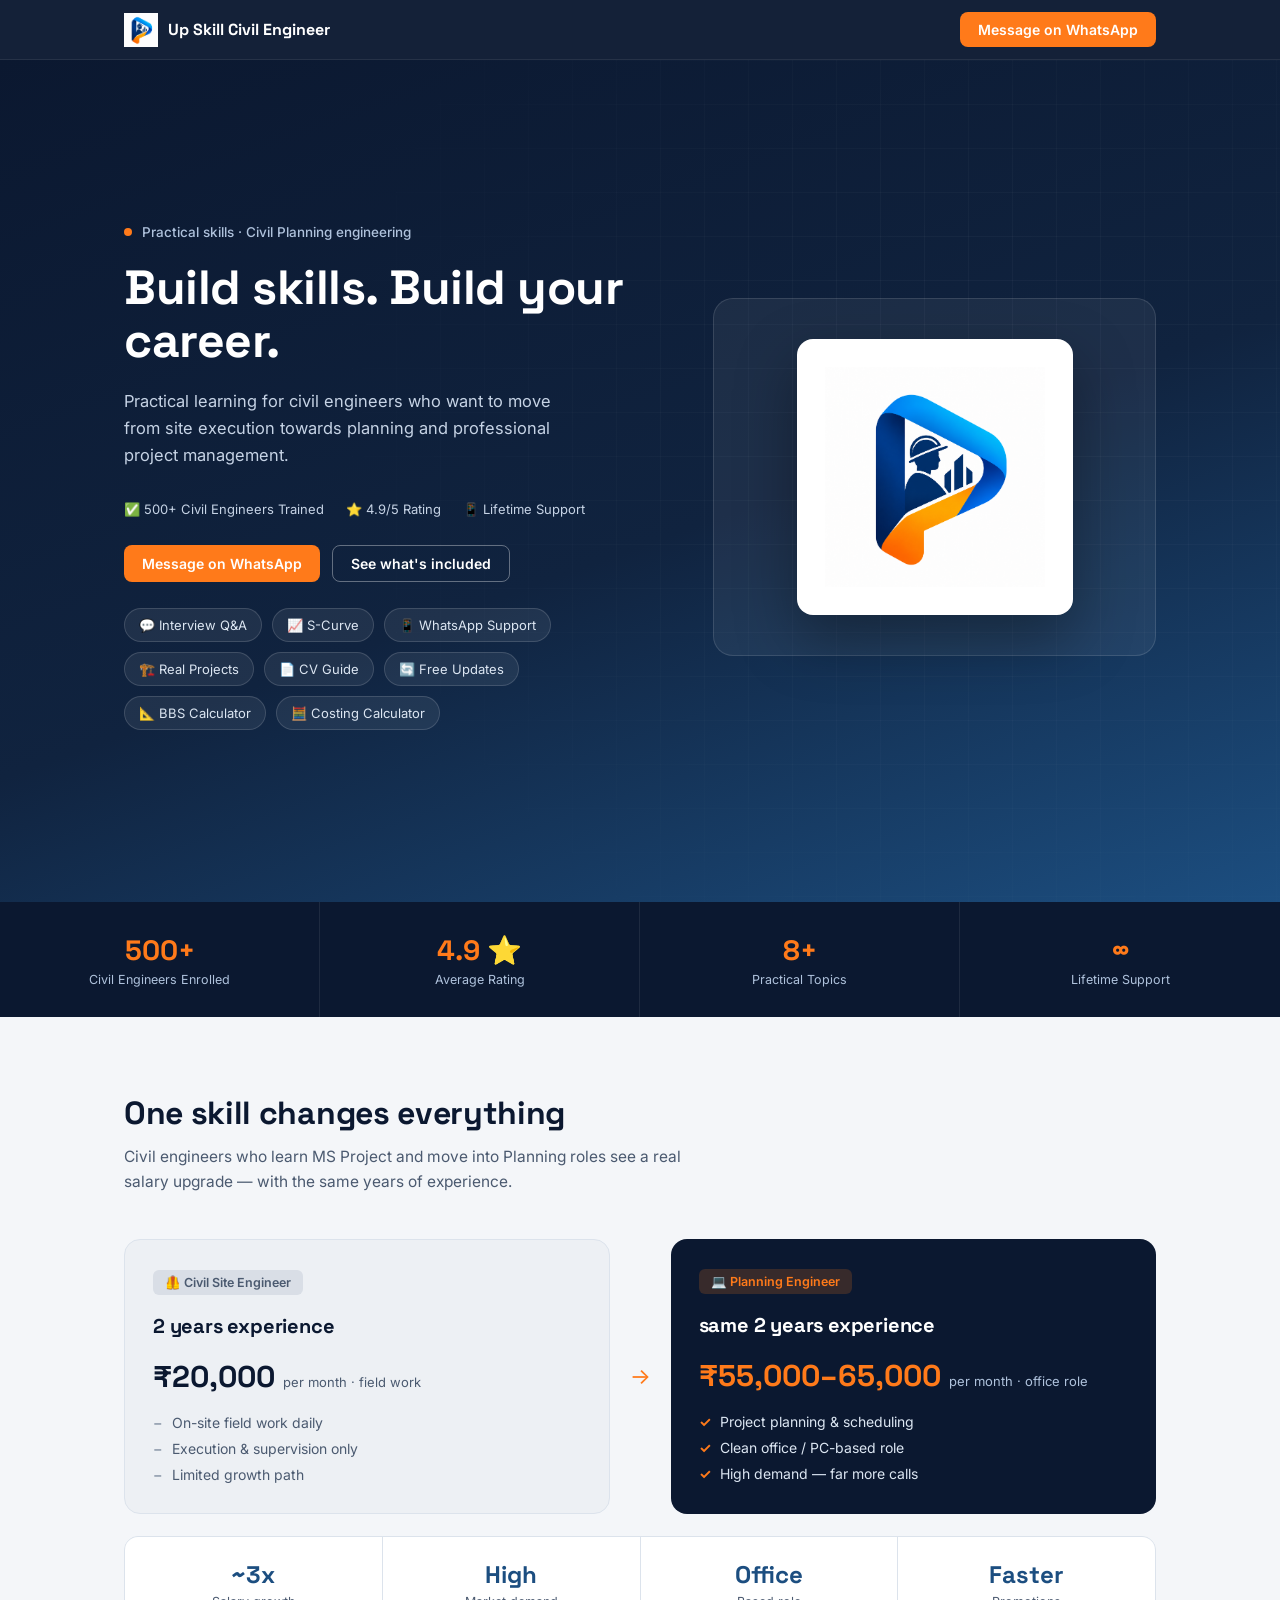
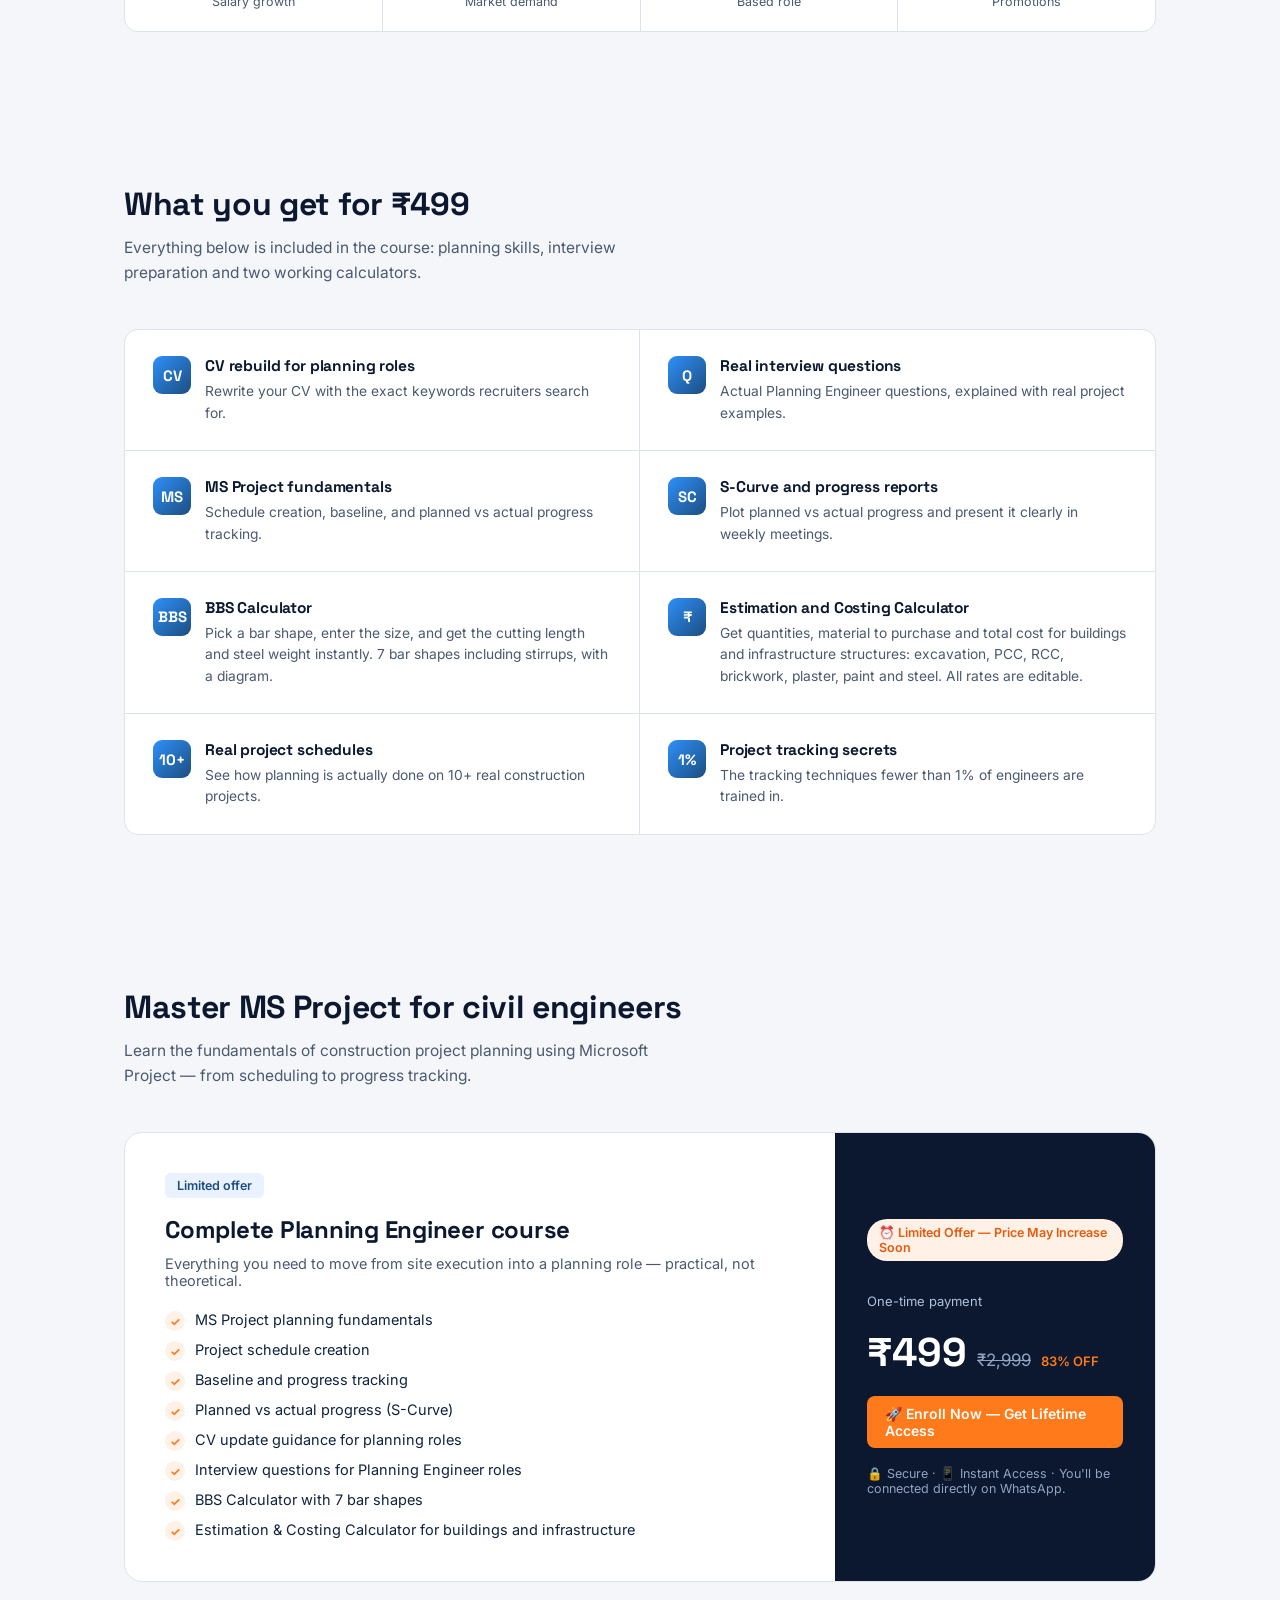
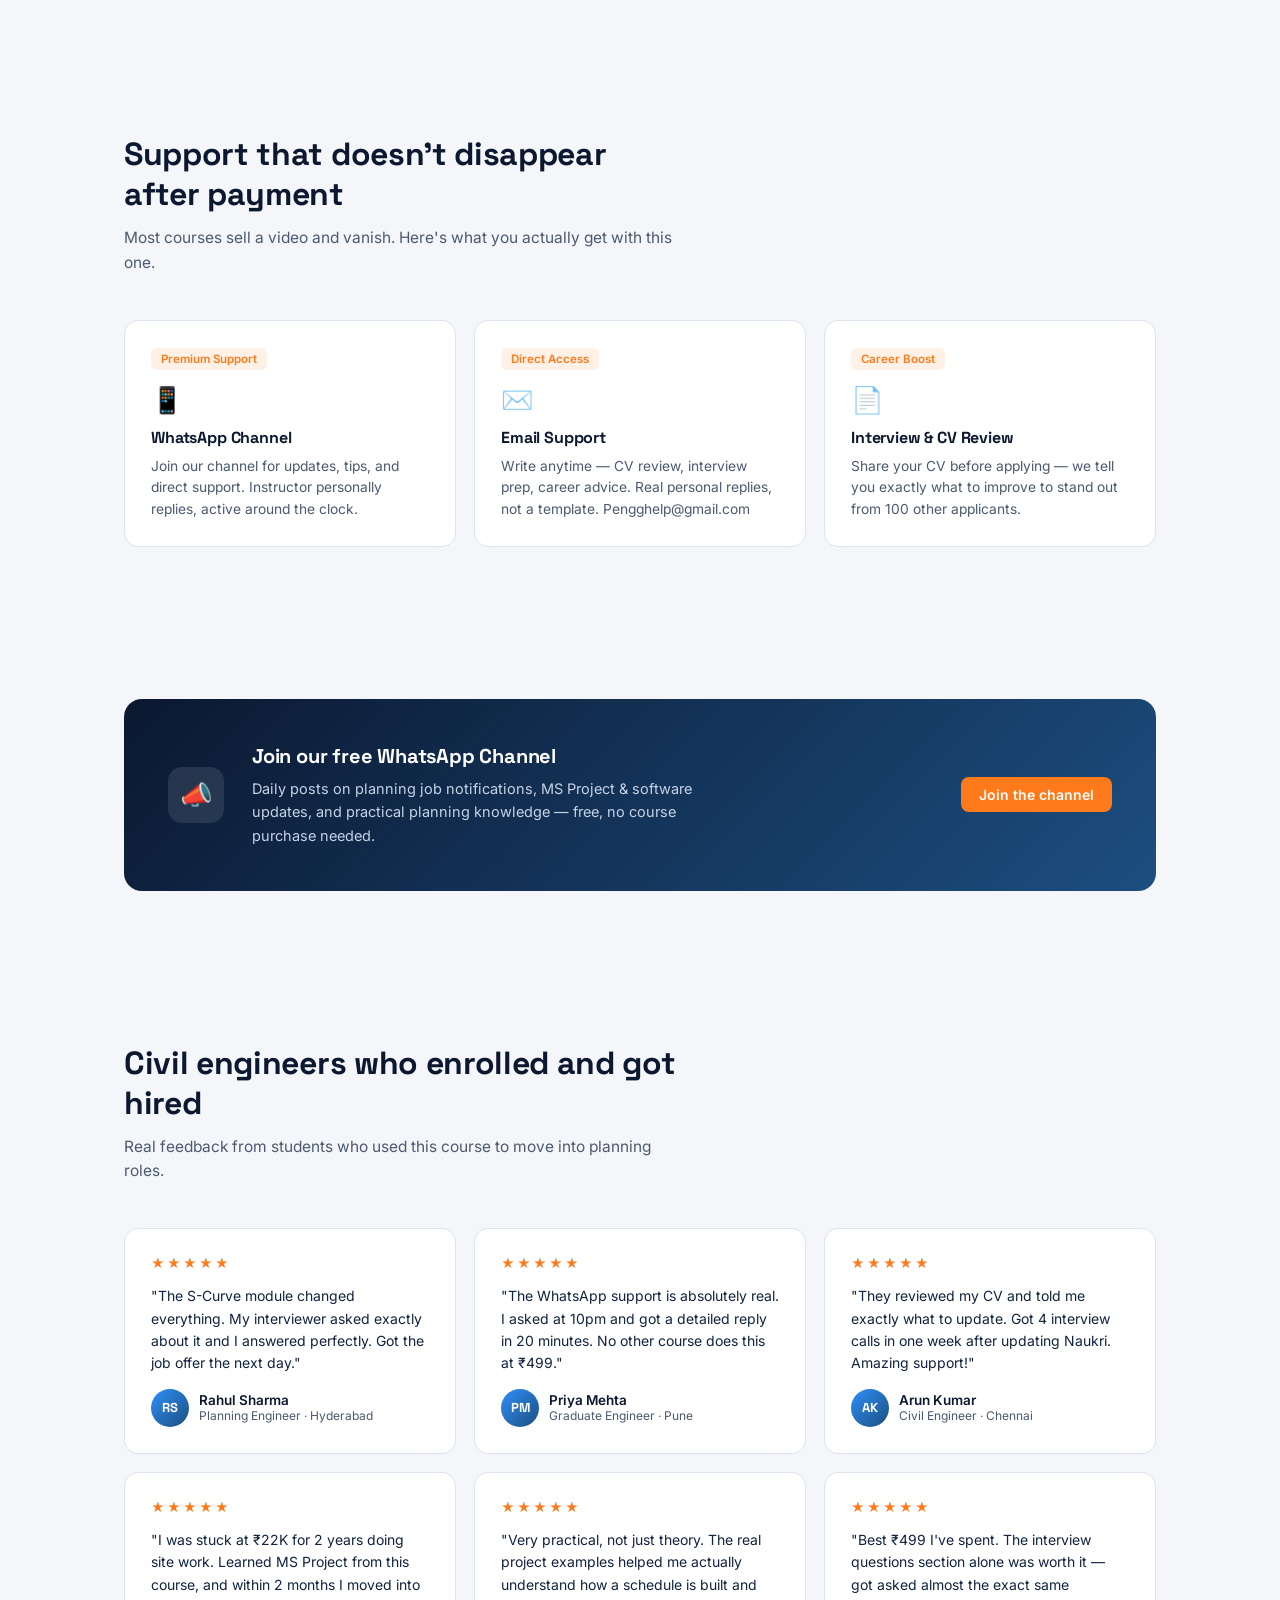
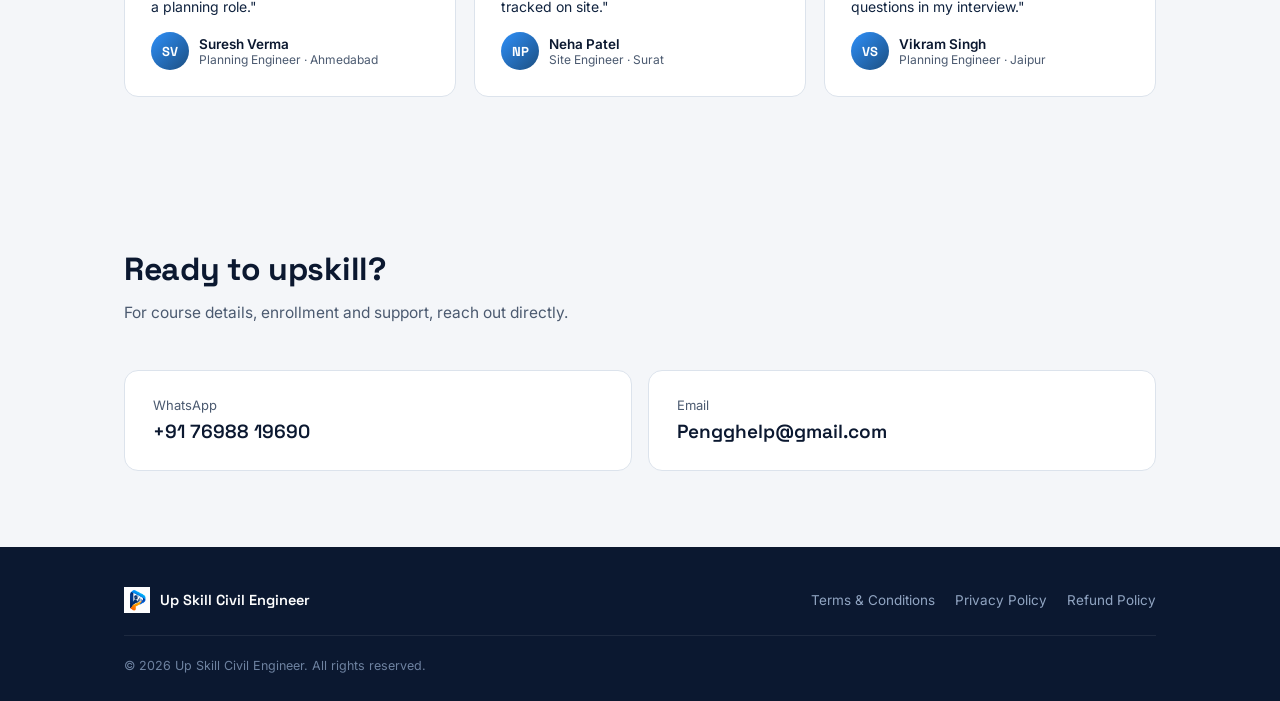
==== index.html @ ad46ee36 "Update index.html" ====
<!DOCTYPE html>
<html lang="en">
<head>
<meta charset="UTF-8">
<meta name="viewport" content="width=device-width, initial-scale=1, viewport-fit=cover">
<title>Up Skill Civil Engineer | Practical Skills for Civil Engineers</title>
<meta name="description" content="Up Skill Civil Engineer provides practical courses and resources for civil engineers, including MS Project Planning, BBS, estimation and interview preparation.">
<link rel="icon" href="logo.png">
<link rel="preconnect" href="https://fonts.googleapis.com">
<link rel="preconnect" href="https://fonts.gstatic.com" crossorigin>
<link href="https://fonts.googleapis.com/css2?family=Space+Grotesk:wght@500;600;700&family=Inter:wght@400;500;600;700&display=swap" rel="stylesheet">
<style>
  :root {
    --navy-deep: #0B1830;
    --navy: #10233F;
    --steel: #1C4E80;
    --blue: #2E90FA;
    --orange: #FF7A1A;
    --orange-deep: #E8590C;
    --paper: #F4F6F9;
    --white: #FFFFFF;
    --ink: #10233F;
    --slate: #4B5A70;
    --line: #DCE3EC;
  }
  * { box-sizing: border-box; margin: 0; padding: 0; }
  html { scroll-behavior: smooth; scroll-padding-top: env(safe-area-inset-top, 0px); }
  body {
    font-family: 'Inter', sans-serif;
    color: var(--ink);
    background: var(--paper);
    padding-top: env(safe-area-inset-top, 0px);
    padding-bottom: env(safe-area-inset-bottom, 0px);
    -webkit-font-smoothing: antialiased;
  }
  h1, h2, h3 { font-family: 'Space Grotesk', sans-serif; font-weight: 700; letter-spacing: -0.01em; color: var(--navy-deep); }
  a { color: inherit; text-decoration: none; }
  img { max-width: 100%; display: block; }
  .wrap { max-width: 1080px; margin: 0 auto; padding: 0 24px; }

  /* ---------- header ---------- */
  header {
    position: sticky; top: env(safe-area-inset-top, 0px); z-index: 40;
    background: rgba(11, 24, 48, 0.96);
    backdrop-filter: blur(8px);
    border-bottom: 1px solid rgba(255,255,255,0.08);
  }
  .header-inner {
    display: flex; align-items: center; justify-content: space-between;
    padding: 12px 24px; max-width: 1080px; margin: 0 auto;
  }
  .brand { display: flex; align-items: center; gap: 10px; }
  .brand img { width: 34px; height: 34px; }
  .brand span { font-family: 'Space Grotesk', sans-serif; font-weight: 700; font-size: 16px; color: var(--white); }
  .wa-btn {
    display: inline-flex; align-items: center; gap: 8px;
    background: var(--orange); color: var(--white);
    padding: 9px 18px; border-radius: 8px;
    font-weight: 600; font-size: 14px;
    transition: background 0.15s ease;
  }
  .wa-btn:hover { background: var(--orange-deep); }
  .wa-btn.ghost {
    background: transparent; border: 1.5px solid rgba(255,255,255,0.35); color: var(--white);
  }
  .wa-btn.ghost:hover { border-color: var(--white); background: rgba(255,255,255,0.06); }

  /* ---------- hero ---------- */
  .hero {
    background: linear-gradient(160deg, var(--navy-deep) 0%, var(--navy) 55%, var(--steel) 100%);
    position: relative; overflow: hidden;
  }
  .hero::before {
    content: ''; position: absolute; inset: 0;
    background-image:
      linear-gradient(rgba(255,255,255,0.04) 1px, transparent 1px),
      linear-gradient(90deg, rgba(255,255,255,0.04) 1px, transparent 1px);
    background-size: 44px 44px;
    mask-image: radial-gradient(circle at 75% 40%, black 0%, transparent 65%);
  }
  .hero-inner {
    position: relative;
    display: grid; grid-template-columns: 1.1fr 0.9fr; gap: 48px; align-items: center;
    padding: 88px 24px 96px; max-width: 1080px; margin: 0 auto;
  }
  @media (max-width: 800px) {
    .hero-inner { grid-template-columns: 1fr; padding: 56px 24px 64px; }
  }
  .eyebrow-line {
    display: flex; align-items: center; gap: 10px; margin-bottom: 22px;
  }
  .eyebrow-line .dot { width: 8px; height: 8px; border-radius: 50%; background: var(--orange); }
  .eyebrow-line span { color: #AFC2DC; font-size: 13.5px; font-weight: 500; }
  .hero h1 {
    font-size: clamp(32px, 4.6vw, 48px); line-height: 1.1; color: var(--white); margin-bottom: 20px;
  }
  .hero p.lead {
    color: #C6D3E5; font-size: 16.5px; line-height: 1.65; max-width: 46ch; margin-bottom: 32px;
  }
  .hero-ctas { display: flex; gap: 12px; flex-wrap: wrap; }
  .hero-badge {
    background: rgba(255,255,255,0.06);
    border: 1px solid rgba(255,255,255,0.12);
    border-radius: 20px;
    padding: 40px;
    display: flex; align-items: center; justify-content: center;
  }
  .hero-badge-inner {
    background: var(--white); border-radius: 16px; padding: 28px;
    box-shadow: 0 24px 60px rgba(0,0,0,0.35);
    display: flex; align-items: center; justify-content: center;
  }
  .hero-badge img { width: 100%; max-width: 220px; }

  /* ---------- career comparison ---------- */
  .compare {
    display: grid; grid-template-columns: 1fr auto 1fr; gap: 20px; align-items: stretch;
  }
  @media (max-width: 760px) { .compare { grid-template-columns: 1fr; } }
  .compare-arrow {
    display: flex; align-items: center; justify-content: center;
    color: var(--orange); font-size: 22px;
  }
  @media (max-width: 760px) { .compare-arrow { transform: rotate(90deg); padding: 4px 0; } }
  .compare-card {
    border-radius: 16px; padding: 30px 28px;
    display: flex; flex-direction: column; gap: 18px;
  }
  .compare-card.before { background: #EDF0F4; border: 1px solid var(--line); }
  .compare-card.after { background: var(--navy-deep); color: var(--white); }
  .compare-role {
    display: inline-flex; align-self: flex-start;
    font-size: 12.5px; font-weight: 600; padding: 5px 12px; border-radius: 6px;
  }
  .compare-card.before .compare-role { background: #D9DEE6; color: var(--slate); }
  .compare-card.after .compare-role { background: rgba(255,122,26,0.18); color: var(--orange); }
  .compare-card h3 { font-size: 20px; }
  .compare-card.after h3 { color: var(--white); }
  .compare-stat { display: flex; align-items: baseline; gap: 8px; }
  .compare-stat .num { font-family: 'Space Grotesk', sans-serif; font-size: 30px; font-weight: 700; }
  .compare-card.before .num { color: var(--navy-deep); }
  .compare-card.after .num { color: var(--orange); }
  .compare-stat .unit { font-size: 13px; color: var(--slate); }
  .compare-card.after .compare-stat .unit { color: #AFC2DC; }
  .compare-list { list-style: none; display: grid; gap: 9px; font-size: 14px; }
  .compare-list li { display: flex; gap: 9px; align-items: flex-start; }
  .compare-card.before .compare-list li::before { content: '−'; color: #97A2B2; font-weight: 700; }
  .compare-card.after .compare-list li::before { content: '✓'; color: var(--orange); font-weight: 700; }
  .compare-card.before .compare-list li { color: var(--slate); }
  .compare-card.after .compare-list li { color: #DCE6F2; }

  .demand-strip {
    display: grid; grid-template-columns: repeat(4, 1fr); gap: 1px;
    background: var(--line); border: 1px solid var(--line); border-radius: 14px; overflow: hidden;
    margin-top: 22px;
  }
  @media (max-width: 700px) { .demand-strip { grid-template-columns: 1fr 1fr; } }
  .demand-item { background: var(--white); padding: 22px 18px; text-align: center; }
  .demand-item .num { font-family: 'Space Grotesk', sans-serif; font-size: 24px; font-weight: 700; color: var(--steel); }
  .demand-item .lbl { font-size: 12.5px; color: var(--slate); margin-top: 4px; }

  /* ---------- trust badges + pills ---------- */
  .trust-row {
    display: flex; flex-wrap: wrap; gap: 10px 22px; margin-bottom: 28px;
  }
  .trust-row span { display: flex; align-items: center; gap: 6px; font-size: 13px; color: #C6D3E5; }
  .pill-row { display: flex; flex-wrap: wrap; gap: 10px; margin-top: 26px; }
  .pill {
    display: flex; align-items: center; gap: 7px;
    background: rgba(255,255,255,0.07); border: 1px solid rgba(255,255,255,0.14);
    color: #DCE6F2; font-size: 13px; padding: 8px 14px; border-radius: 20px;
  }

  /* ---------- stats bar ---------- */
  .stats-bar {
    display: grid; grid-template-columns: repeat(4, 1fr);
    background: var(--navy-deep);
  }
  @media (max-width: 700px) { .stats-bar { grid-template-columns: 1fr 1fr; } }
  .stat-item { padding: 30px 18px; text-align: center; border-right: 1px solid rgba(255,255,255,0.08); }
  .stat-item:last-child { border-right: none; }
  @media (max-width: 700px) { .stat-item:nth-child(2n) { border-right: none; } }
  .stat-item .num { font-family: 'Space Grotesk', sans-serif; font-size: 28px; font-weight: 700; color: var(--orange); }
  .stat-item .lbl { font-size: 12.5px; color: #AFC2DC; margin-top: 4px; }

  /* ---------- support cards ---------- */
  .support-grid { display: grid; grid-template-columns: repeat(3, 1fr); gap: 18px; }
  @media (max-width: 800px) { .support-grid { grid-template-columns: 1fr; } }
  .support-card {
    background: var(--white); border: 1px solid var(--line); border-radius: 14px; padding: 26px;
  }
  .support-card .tag {
    display: inline-block; font-size: 11.5px; font-weight: 600; color: var(--orange);
    background: #FFF1E6; padding: 4px 10px; border-radius: 6px; margin-bottom: 14px;
  }
  .support-card .ic { font-size: 26px; margin-bottom: 12px; }
  .support-card h3 { font-size: 16px; margin-bottom: 8px; }
  .support-card p { font-size: 13.8px; color: var(--slate); line-height: 1.55; }

  /* ---------- price offer ---------- */
  .urgency {
    display: inline-flex; align-items: center; gap: 6px;
    background: #FFF1E6; color: var(--orange-deep); font-size: 12.5px; font-weight: 600;
    padding: 6px 12px; border-radius: 20px; margin-bottom: 14px;
  }
  .price-row { display: flex; align-items: baseline; gap: 10px; flex-wrap: wrap; }
  .price-strike { color: #91A5C2; text-decoration: line-through; font-size: 17px; }
  .price-off { color: var(--orange); font-size: 13px; font-weight: 600; }

  /* ---------- testimonials ---------- */
  .testimonial-grid { display: grid; grid-template-columns: repeat(3, 1fr); gap: 18px; }
  @media (max-width: 800px) { .testimonial-grid { grid-template-columns: 1fr; } }
  .testimonial-card {
    background: var(--white); border: 1px solid var(--line); border-radius: 14px; padding: 26px;
    display: flex; flex-direction: column; gap: 14px;
  }
  .stars { color: var(--orange); font-size: 13px; letter-spacing: 2px; }
  .testimonial-card p.quote { font-size: 14px; color: var(--ink); line-height: 1.6; flex-grow: 1; }
  .testimonial-author { display: flex; align-items: center; gap: 10px; }
  .avatar {
    width: 38px; height: 38px; border-radius: 50%; flex-shrink: 0;
    background: linear-gradient(135deg, var(--blue), var(--steel)); color: var(--white);
    display: flex; align-items: center; justify-content: center;
    font-family: 'Space Grotesk', sans-serif; font-weight: 700; font-size: 13px;
  }
  .testimonial-author .name { font-size: 13.5px; font-weight: 600; color: var(--navy-deep); }
  .testimonial-author .role { font-size: 12px; color: var(--slate); }

  /* ---------- section shell ---------- */
  section { padding: 76px 0; }
  .section-head { max-width: 56ch; margin-bottom: 44px; }
  .section-head h2 { font-size: clamp(24px, 3vw, 32px); margin-bottom: 12px; }
  .section-head p { color: var(--slate); font-size: 15.5px; line-height: 1.6; }

  /* ---------- what you get ---------- */
  .features {
    display: grid; grid-template-columns: repeat(2, 1fr); gap: 0;
    border: 1px solid var(--line); border-radius: 14px; overflow: hidden;
    background: var(--white);
  }
  @media (max-width: 700px) { .features { grid-template-columns: 1fr; } }
  .feature {
    padding: 26px 28px;
    border-right: 1px solid var(--line); border-bottom: 1px solid var(--line);
    display: flex; gap: 14px; align-items: flex-start;
  }
  .features .feature:nth-child(2n) { border-right: none; }
  @media (max-width: 700px) { .feature { border-right: none !important; } }
  .feature:nth-last-child(-n+2) { border-bottom: none; }
  .feature-icon {
    width: 38px; height: 38px; border-radius: 9px; flex-shrink: 0;
    background: linear-gradient(135deg, var(--blue), var(--steel));
    display: flex; align-items: center; justify-content: center;
    color: white; font-family: 'Space Grotesk', sans-serif; font-weight: 700; font-size: 15px;
  }
  .feature h3 { font-size: 15.5px; margin-bottom: 5px; }
  .feature p { color: var(--slate); font-size: 13.8px; line-height: 1.55; }

  /* ---------- course card ---------- */
  .course {
    background: var(--white);
    border: 1px solid var(--line); border-radius: 18px;
    overflow: hidden;
    display: grid; grid-template-columns: 1fr 320px;
  }
  @media (max-width: 760px) { .course { grid-template-columns: 1fr; } }
  .course-body { padding: 40px; }
  .course-tag {
    display: inline-block; background: #EAF2FF; color: var(--steel);
    font-size: 12.5px; font-weight: 600; padding: 5px 12px; border-radius: 6px; margin-bottom: 16px;
  }
  .course-body h3 { font-size: 24px; margin-bottom: 10px; }
  .course-body > p { color: var(--slate); font-size: 14.5px; margin-bottom: 22px; }
  .checklist { list-style: none; display: grid; gap: 10px; }
  .checklist li { display: flex; gap: 10px; align-items: flex-start; font-size: 14.5px; color: var(--ink); }
  .checklist li::before {
    content: '✓'; color: var(--orange); font-weight: 700; flex-shrink: 0;
    width: 20px; height: 20px; border-radius: 50%; background: #FFF1E6;
    display: flex; align-items: center; justify-content: center; font-size: 12px;
  }
  .course-price {
    background: var(--navy-deep); color: var(--white);
    padding: 40px 32px; display: flex; flex-direction: column; justify-content: center; gap: 18px;
  }
  .price-label { color: #AFC2DC; font-size: 13px; }
  .price-value { font-family: 'Space Grotesk', sans-serif; font-size: 40px; font-weight: 700; }
  .price-value span { font-size: 15px; color: #AFC2DC; font-weight: 500; margin-left: 6px; }
  .course-price .wa-btn { justify-content: center; width: 100%; }
  .price-note { font-size: 12.5px; color: #91A5C2; }

  /* ---------- whatsapp channel banner ---------- */
  .channel {
    background: linear-gradient(135deg, var(--navy-deep), var(--steel));
    border-radius: 18px;
    padding: 44px;
    display: grid; grid-template-columns: auto 1fr auto; gap: 28px; align-items: center;
  }
  @media (max-width: 760px) {
    .channel { grid-template-columns: 1fr; text-align: left; }
  }
  .channel-icon {
    width: 56px; height: 56px; border-radius: 14px;
    background: rgba(255,255,255,0.1); display: flex; align-items: center; justify-content: center;
    font-size: 26px;
  }
  .channel h3 { color: var(--white); font-size: 20px; margin-bottom: 8px; }
  .channel p { color: #C6D3E5; font-size: 14.5px; line-height: 1.6; max-width: 52ch; }

  /* ---------- contact ---------- */
  .contact-grid {
    display: grid; grid-template-columns: 1fr 1fr; gap: 16px;
  }
  @media (max-width: 700px) { .contact-grid { grid-template-columns: 1fr; } }
  .contact-card {
    background: var(--white); border: 1px solid var(--line); border-radius: 14px;
    padding: 26px 28px;
  }
  .contact-card .label { font-size: 13px; color: var(--slate); margin-bottom: 6px; }
  .contact-card .value { font-family: 'Space Grotesk', sans-serif; font-weight: 600; font-size: 19px; color: var(--navy-deep); }
  .contact-card a.value:hover { color: var(--steel); }

  /* ---------- footer ---------- */
  footer {
    background: var(--navy-deep); color: #91A5C2;
    padding: 40px 0 28px;
  }
  .footer-inner {
    display: flex; align-items: center; justify-content: space-between; flex-wrap: wrap; gap: 16px;
  }
  .footer-brand { display: flex; align-items: center; gap: 10px; }
  .footer-brand img { width: 26px; height: 26px; }
  .footer-brand span { color: var(--white); font-family: 'Space Grotesk', sans-serif; font-weight: 600; font-size: 14.5px; }
  .footer-links { display: flex; gap: 20px; font-size: 13.5px; flex-wrap: wrap; }
  .footer-links a:hover { color: var(--white); }
  .footer-bottom {
    margin-top: 22px; padding-top: 22px; border-top: 1px solid rgba(255,255,255,0.08);
    font-size: 12.5px; color: #6E82A0;
  }
</style>
</head>
<body>

<header>
  <div class="header-inner">
    <div class="brand">
      <img src="logo.png" alt="Up Skill Civil Engineer logo">
      <span>Up Skill Civil Engineer</span>
    </div>
    <a class="wa-btn" href="https://wa.me/917698819690" target="_blank" rel="noopener">Message on WhatsApp</a>
  </div>
</header>

<section class="hero">
  <div class="hero-inner">
    <div>
      <div class="eyebrow-line"><span class="dot"></span><span>Practical skills · Civil Planning engineering</span></div>
      <h1>Build skills. Build your career.</h1>
      <p class="lead">Practical learning for civil engineers who want to move from site execution towards planning and professional project management.</p>
      <div class="trust-row">
        <span>✅ 500+ Civil Engineers Trained</span>
        <span>⭐ 4.9/5 Rating</span>
        <span>📱 Lifetime Support</span>
      </div>
      <div class="hero-ctas">
        <a class="wa-btn" href="https://wa.me/917698819690" target="_blank" rel="noopener">Message on WhatsApp</a>
        <a class="wa-btn ghost" href="#course">See what's included</a>
      </div>
      <div class="pill-row">
        <span class="pill">💬 Interview Q&amp;A</span>
        <span class="pill">📈 S-Curve</span>
        <span class="pill">📱 WhatsApp Support</span>
        <span class="pill">🏗️ Real Projects</span>
        <span class="pill">📄 CV Guide</span>
        <span class="pill">🔄 Free Updates</span>
        <span class="pill">📐 BBS Calculator</span>
        <span class="pill">🧮 Costing Calculator</span>
      </div>
    </div>
    <div class="hero-badge">
      <div class="hero-badge-inner">
        <img src="logo.png" alt="Up Skill Civil Engineer">
      </div>
    </div>
  </div>
</section>

<div class="stats-bar">
  <div class="stat-item"><div class="num">500+</div><div class="lbl">Civil Engineers Enrolled</div></div>
  <div class="stat-item"><div class="num">4.9 ⭐</div><div class="lbl">Average Rating</div></div>
  <div class="stat-item"><div class="num">8+</div><div class="lbl">Practical Topics</div></div>
  <div class="stat-item"><div class="num">∞</div><div class="lbl">Lifetime Support</div></div>
</div>

<section>
  <div class="wrap">
    <div class="section-head">
      <h2>One skill changes everything</h2>
      <p>Civil engineers who learn MS Project and move into Planning roles see a real salary upgrade — with the same years of experience.</p>
    </div>
    <div class="compare">
      <div class="compare-card before">
        <span class="compare-role">🦺 Civil Site Engineer</span>
        <h3>2 years experience</h3>
        <div class="compare-stat"><span class="num">₹20,000</span><span class="unit">per month · field work</span></div>
        <ul class="compare-list">
          <li>On-site field work daily</li>
          <li>Execution &amp; supervision only</li>
          <li>Limited growth path</li>
        </ul>
      </div>
      <div class="compare-arrow">→</div>
      <div class="compare-card after">
        <span class="compare-role">💻 Planning Engineer</span>
        <h3>same 2 years experience</h3>
        <div class="compare-stat"><span class="num">₹55,000–65,000</span><span class="unit">per month · office role</span></div>
        <ul class="compare-list">
          <li>Project planning &amp; scheduling</li>
          <li>Clean office / PC-based role</li>
          <li>High demand — far more calls</li>
        </ul>
      </div>
    </div>
    <div class="demand-strip">
      <div class="demand-item"><div class="num">~3x</div><div class="lbl">Salary growth</div></div>
      <div class="demand-item"><div class="num">High</div><div class="lbl">Market demand</div></div>
      <div class="demand-item"><div class="num">Office</div><div class="lbl">Based role</div></div>
      <div class="demand-item"><div class="num">Faster</div><div class="lbl">Promotions</div></div>
    </div>
  </div>
</section>

<section>
  <div class="wrap">
    <div class="section-head">
      <h2>What you get for ₹499</h2>
      <p>Everything below is included in the course: planning skills, interview preparation and two working calculators.</p>
    </div>
    <div class="features">
      <div class="feature">
        <div class="feature-icon">CV</div>
        <div><h3>CV rebuild for planning roles</h3><p>Rewrite your CV with the exact keywords recruiters search for.</p></div>
      </div>
      <div class="feature">
        <div class="feature-icon">Q</div>
        <div><h3>Real interview questions</h3><p>Actual Planning Engineer questions, explained with real project examples.</p></div>
      </div>
      <div class="feature">
        <div class="feature-icon">MS</div>
        <div><h3>MS Project fundamentals</h3><p>Schedule creation, baseline, and planned vs actual progress tracking.</p></div>
      </div>
      <div class="feature">
        <div class="feature-icon">SC</div>
        <div><h3>S-Curve and progress reports</h3><p>Plot planned vs actual progress and present it clearly in weekly meetings.</p></div>
      </div>
      <div class="feature">
        <div class="feature-icon">BBS</div>
        <div><h3>BBS Calculator</h3><p>Pick a bar shape, enter the size, and get the cutting length and steel weight instantly. 7 bar shapes including stirrups, with a diagram.</p></div>
      </div>
      <div class="feature">
        <div class="feature-icon">₹</div>
        <div><h3>Estimation and Costing Calculator</h3><p>Get quantities, material to purchase and total cost for buildings and infrastructure structures: excavation, PCC, RCC, brickwork, plaster, paint and steel. All rates are editable.</p></div>
      </div>
      <div class="feature">
        <div class="feature-icon">10+</div>
        <div><h3>Real project schedules</h3><p>See how planning is actually done on 10+ real construction projects.</p></div>
      </div>
      <div class="feature">
        <div class="feature-icon">1%</div>
        <div><h3>Project tracking secrets</h3><p>The tracking techniques fewer than 1% of engineers are trained in.</p></div>
      </div>
    </div>
  </div>
</section>

<section id="course">
  <div class="wrap">
    <div class="section-head">
      <h2>Master MS Project for civil engineers</h2>
      <p>Learn the fundamentals of construction project planning using Microsoft Project — from scheduling to progress tracking.</p>
    </div>
    <div class="course">
      <div class="course-body">
        <span class="course-tag">Limited offer</span>
        <h3>Complete Planning Engineer course</h3>
        <p>Everything you need to move from site execution into a planning role — practical, not theoretical.</p>
        <ul class="checklist">
          <li>MS Project planning fundamentals</li>
          <li>Project schedule creation</li>
          <li>Baseline and progress tracking</li>
          <li>Planned vs actual progress (S-Curve)</li>
          <li>CV update guidance for planning roles</li>
          <li>Interview questions for Planning Engineer roles</li>
          <li>BBS Calculator with 7 bar shapes</li>
          <li>Estimation &amp; Costing Calculator for buildings and infrastructure</li>
        </ul>
      </div>
      <div class="course-price">
        <span class="urgency">⏰ Limited Offer — Price May Increase Soon</span>
        <span class="price-label">One-time payment</span>
        <div class="price-row">
          <div class="price-value">₹499</div>
          <span class="price-strike">₹2,999</span>
          <span class="price-off">83% OFF</span>
        </div>
        <a class="wa-btn" href="https://wa.me/917698819690?text=Hi%2C%20I%27m%20interested%20in%20the%20MS%20Project%20course" target="_blank" rel="noopener">🚀 Enroll Now — Get Lifetime Access</a>
        <span class="price-note">🔒 Secure · 📱 Instant Access · You'll be connected directly on WhatsApp.</span>
      </div>
    </div>
  </div>
</section>

<section>
  <div class="wrap">
    <div class="section-head">
      <h2>Support that doesn't disappear after payment</h2>
      <p>Most courses sell a video and vanish. Here's what you actually get with this one.</p>
    </div>
    <div class="support-grid">
      <div class="support-card">
        <span class="tag">Premium Support</span>
        <div class="ic">📱</div>
        <h3>WhatsApp Channel</h3>
        <p>Join our channel for updates, tips, and direct support. Instructor personally replies, active around the clock.</p>
      </div>
      <div class="support-card">
        <span class="tag">Direct Access</span>
        <div class="ic">✉️</div>
        <h3>Email Support</h3>
        <p>Write anytime — CV review, interview prep, career advice. Real personal replies, not a template. Pengghelp@gmail.com</p>
      </div>
      <div class="support-card">
        <span class="tag">Career Boost</span>
        <div class="ic">📄</div>
        <h3>Interview &amp; CV Review</h3>
        <p>Share your CV before applying — we tell you exactly what to improve to stand out from 100 other applicants.</p>
      </div>
    </div>
  </div>
</section>

<section>
  <div class="wrap">
    <div class="channel">
      <div class="channel-icon">📣</div>
      <div>
        <h3>Join our free WhatsApp Channel</h3>
        <p>Daily posts on planning job notifications, MS Project &amp; software updates, and practical planning knowledge — free, no course purchase needed.</p>
      </div>
      <a class="wa-btn" href="YOUR_WHATSAPP_CHANNEL_LINK" target="_blank" rel="noopener">Join the channel</a>
    </div>
  </div>
</section>

<section>
  <div class="wrap">
    <div class="section-head">
      <h2>Civil engineers who enrolled and got hired</h2>
      <p>Real feedback from students who used this course to move into planning roles.</p>
    </div>
    <div class="testimonial-grid">
      <div class="testimonial-card">
        <div class="stars">★★★★★</div>
        <p class="quote">"The S-Curve module changed everything. My interviewer asked exactly about it and I answered perfectly. Got the job offer the next day."</p>
        <div class="testimonial-author">
          <div class="avatar">RS</div>
          <div><div class="name">Rahul Sharma</div><div class="role">Planning Engineer · Hyderabad</div></div>
        </div>
      </div>
      <div class="testimonial-card">
        <div class="stars">★★★★★</div>
        <p class="quote">"The WhatsApp support is absolutely real. I asked at 10pm and got a detailed reply in 20 minutes. No other course does this at ₹499."</p>
        <div class="testimonial-author">
          <div class="avatar">PM</div>
          <div><div class="name">Priya Mehta</div><div class="role">Graduate Engineer · Pune</div></div>
        </div>
      </div>
      <div class="testimonial-card">
        <div class="stars">★★★★★</div>
        <p class="quote">"They reviewed my CV and told me exactly what to update. Got 4 interview calls in one week after updating Naukri. Amazing support!"</p>
        <div class="testimonial-author">
          <div class="avatar">AK</div>
          <div><div class="name">Arun Kumar</div><div class="role">Civil Engineer · Chennai</div></div>
        </div>
      </div>
      <div class="testimonial-card">
        <div class="stars">★★★★★</div>
        <p class="quote">"I was stuck at ₹22K for 2 years doing site work. Learned MS Project from this course, and within 2 months I moved into a planning role."</p>
        <div class="testimonial-author">
          <div class="avatar">SV</div>
          <div><div class="name">Suresh Verma</div><div class="role">Planning Engineer · Ahmedabad</div></div>
        </div>
      </div>
      <div class="testimonial-card">
        <div class="stars">★★★★★</div>
        <p class="quote">"Very practical, not just theory. The real project examples helped me actually understand how a schedule is built and tracked on site."</p>
        <div class="testimonial-author">
          <div class="avatar">NP</div>
          <div><div class="name">Neha Patel</div><div class="role">Site Engineer · Surat</div></div>
        </div>
      </div>
      <div class="testimonial-card">
        <div class="stars">★★★★★</div>
        <p class="quote">"Best ₹499 I've spent. The interview questions section alone was worth it — got asked almost the exact same questions in my interview."</p>
        <div class="testimonial-author">
          <div class="avatar">VS</div>
          <div><div class="name">Vikram Singh</div><div class="role">Planning Engineer · Jaipur</div></div>
        </div>
      </div>
    </div>
  </div>
</section>

<section>
  <div class="wrap">
    <div class="section-head">
      <h2>Ready to upskill?</h2>
      <p>For course details, enrollment and support, reach out directly.</p>
    </div>
    <div class="contact-grid">
      <div class="contact-card">
        <div class="label">WhatsApp</div>
        <a class="value" href="https://wa.me/917698819690" target="_blank" rel="noopener">+91 76988 19690</a>
      </div>
      <div class="contact-card">
        <div class="label">Email</div>
        <a class="value" href="mailto:Pengghelp@gmail.com">Pengghelp@gmail.com</a>
      </div>
    </div>
  </div>
</section>

<footer>
  <div class="wrap">
    <div class="footer-inner">
      <div class="footer-brand">
        <img src="logo.png" alt="Up Skill Civil Engineer logo">
        <span>Up Skill Civil Engineer</span>
      </div>
      <div class="footer-links">
        <a href="terms.html">Terms &amp; Conditions</a>
        <a href="privacy.html">Privacy Policy</a>
        <a href="refund.html">Refund Policy</a>
      </div>
    </div>
    <div class="footer-bottom">© 2026 Up Skill Civil Engineer. All rights reserved.</div>
  </div>
</footer>

</body>
</html>
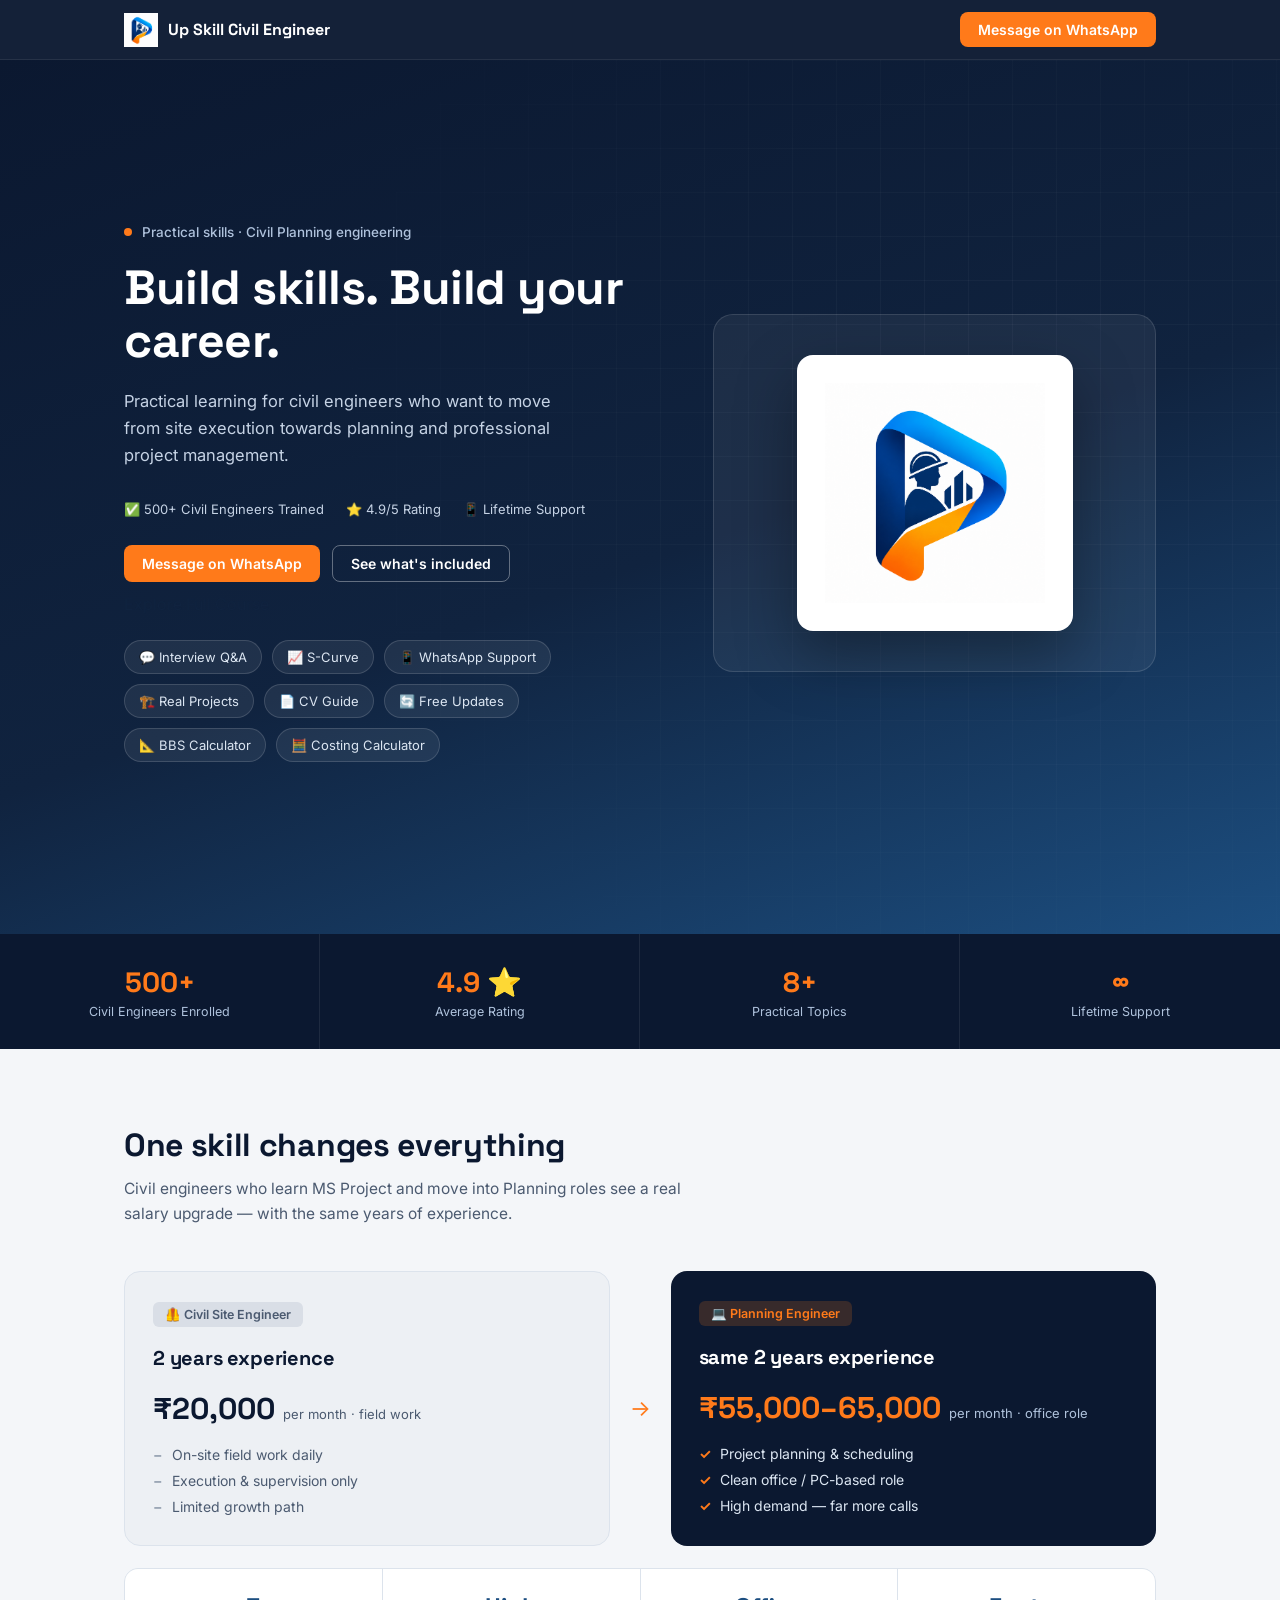
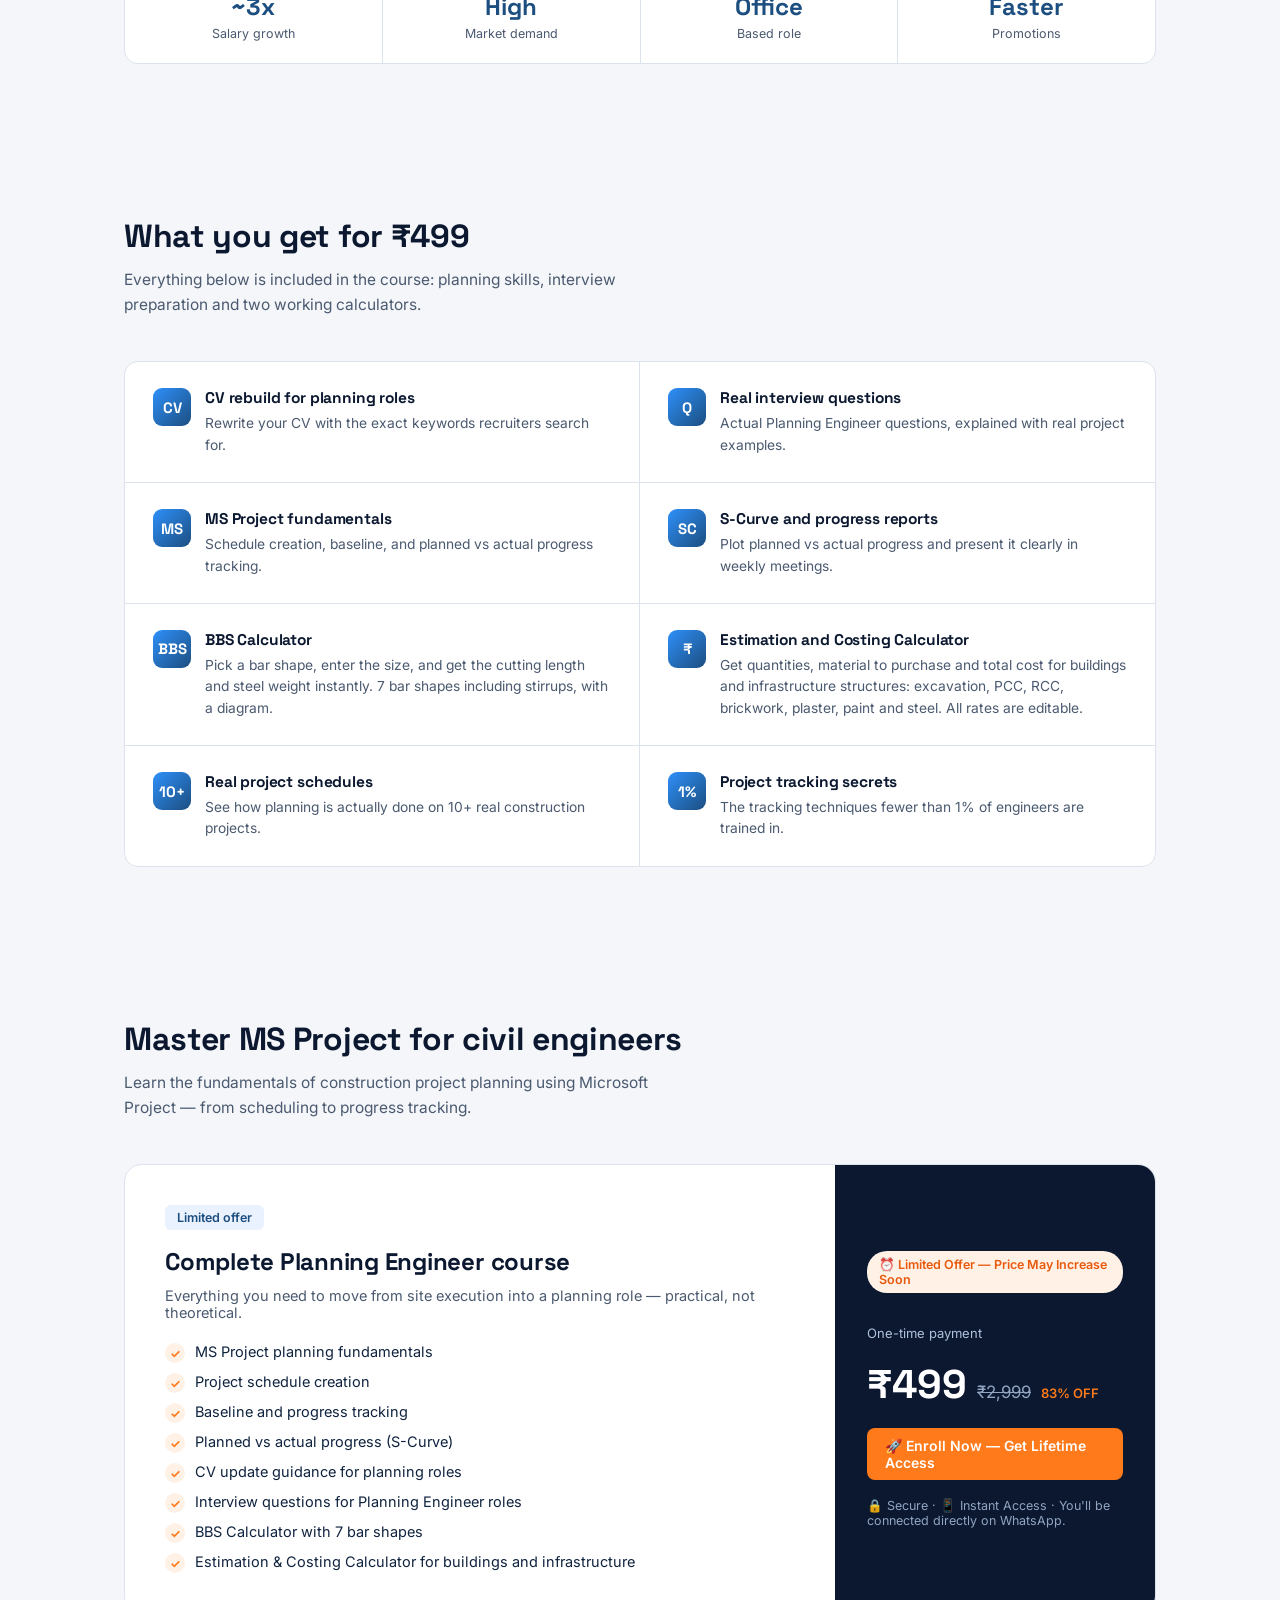
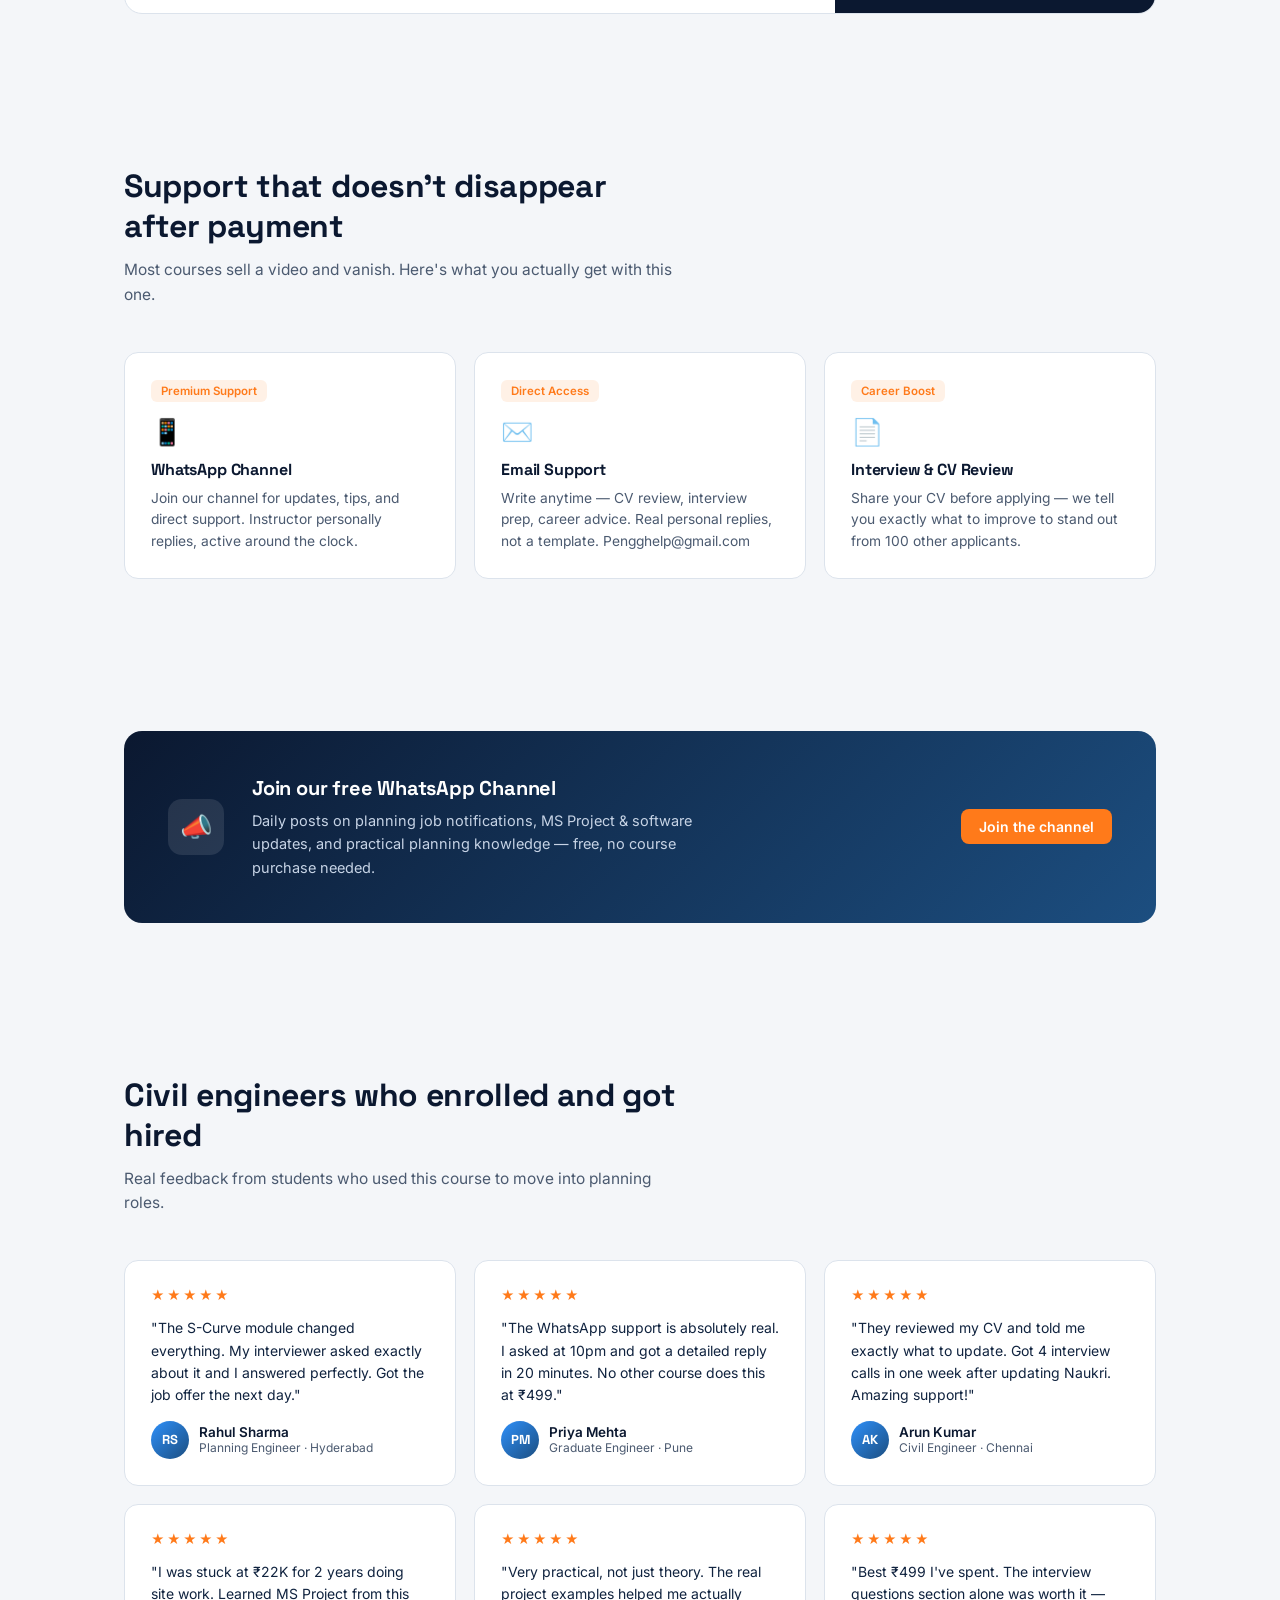
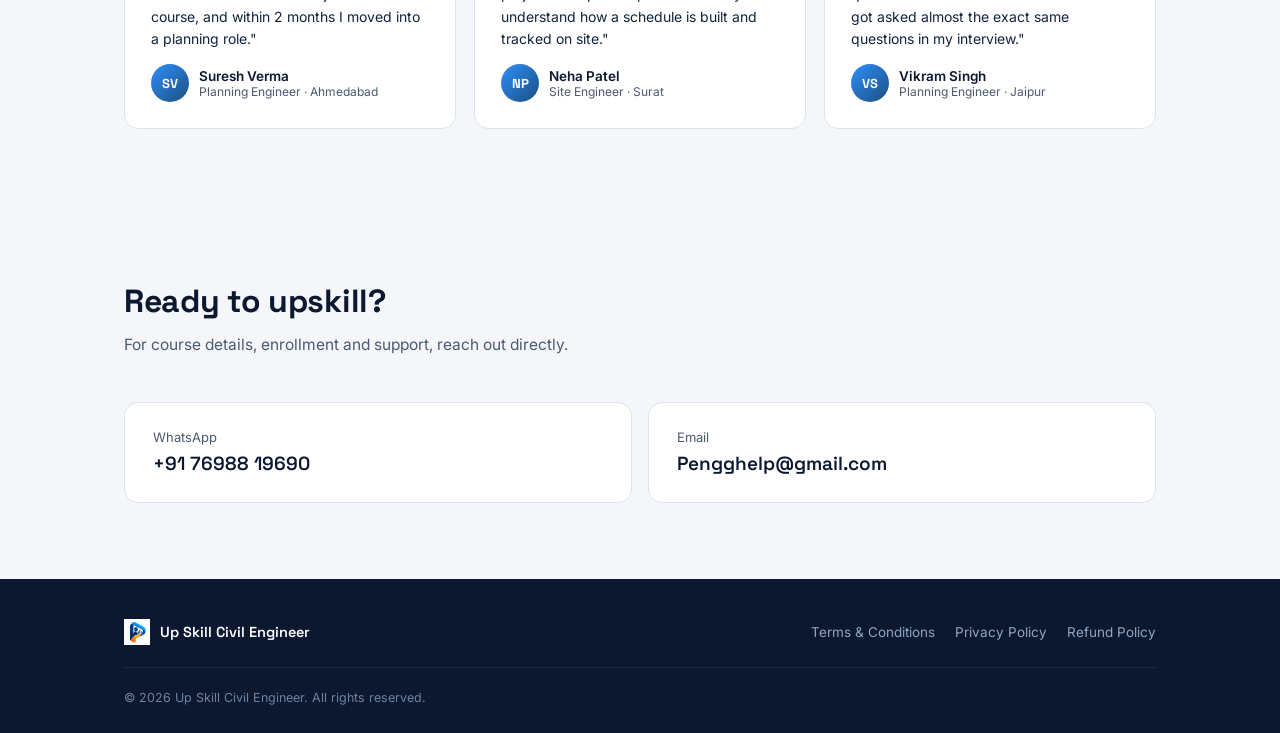
==== commit c1b31f26: "Update index.html" ====
--- a/index.html
+++ b/index.html
@@ -364,6 +364,9 @@
       <div class="hero-ctas">
         <a class="wa-btn" href="https://wa.me/917698819690" target="_blank" rel="noopener">Message on WhatsApp</a>
         <a class="wa-btn ghost" href="#course">See what's included</a>
+        <a href="planning-engineer-course.html" class="primary-btn">
+    Explore Full Course
+</a>
       </div>
       <div class="pill-row">
         <span class="pill">💬 Interview Q&amp;A</span>
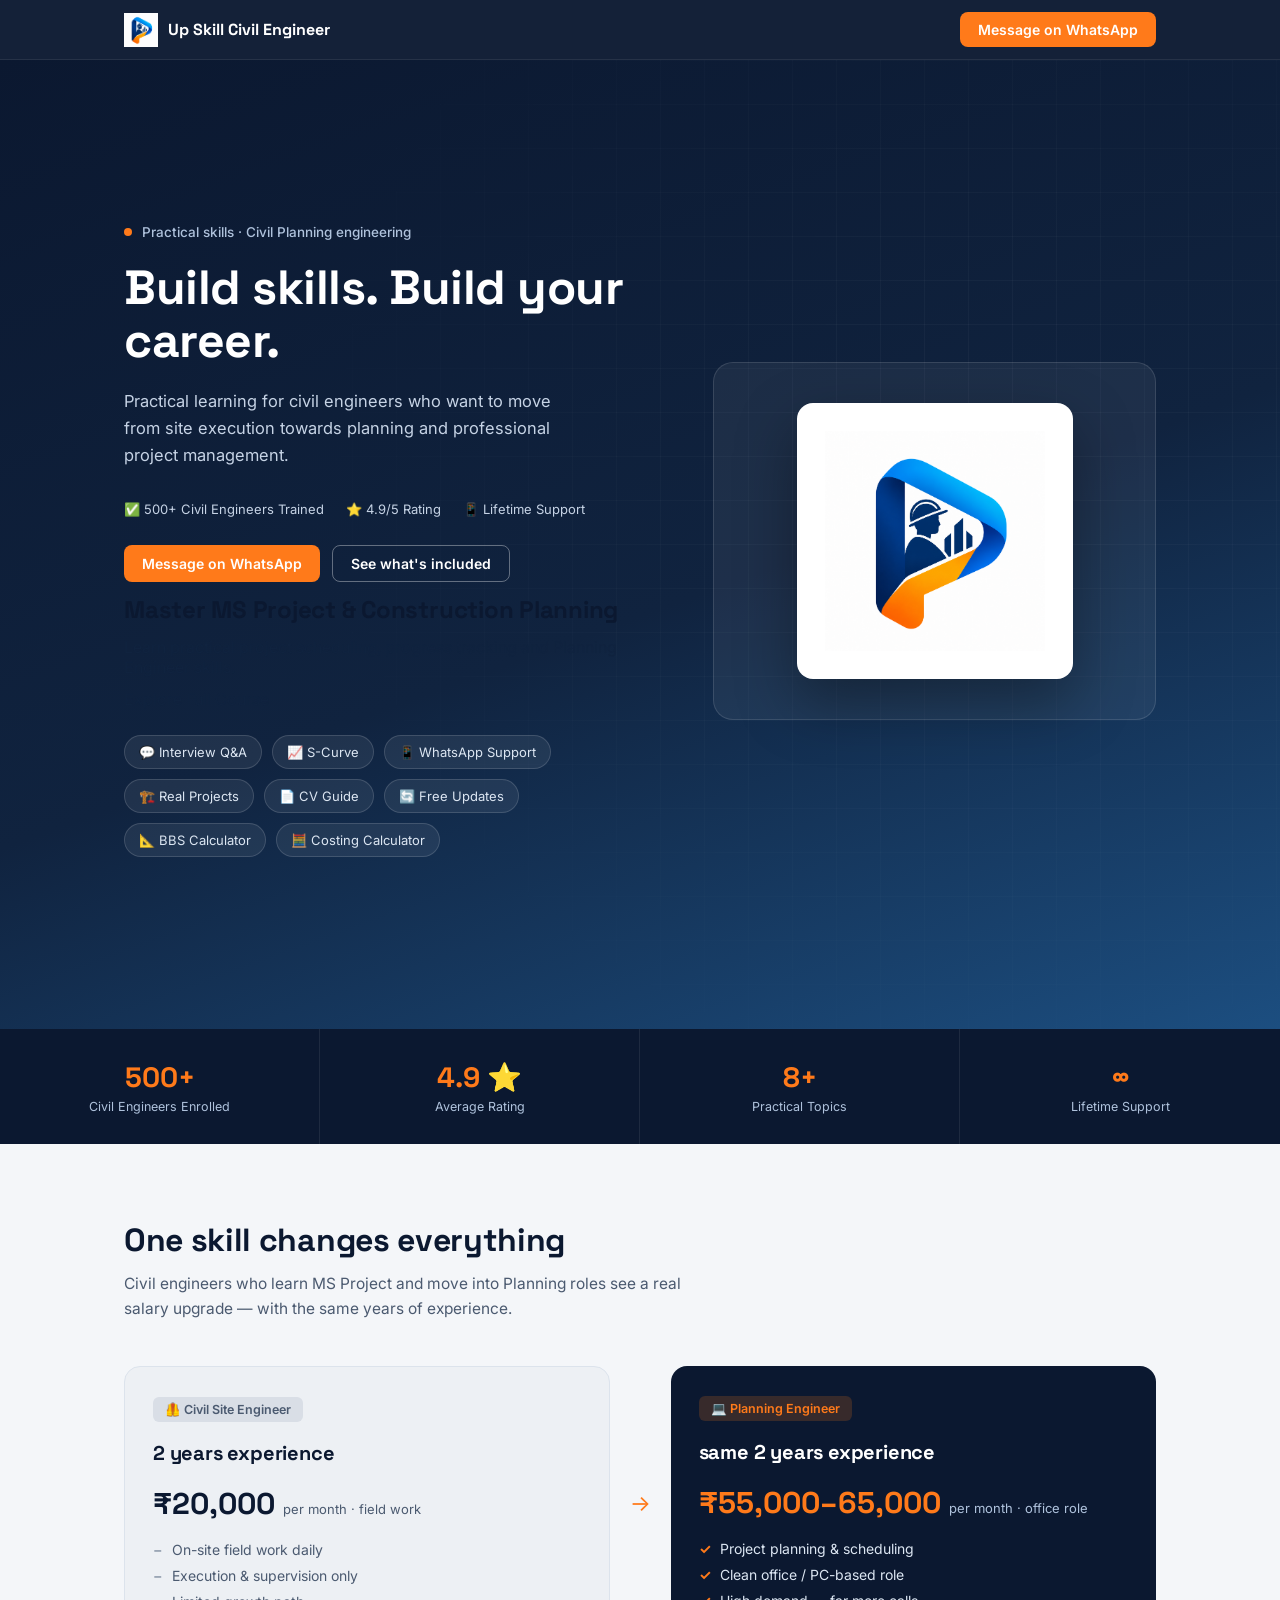
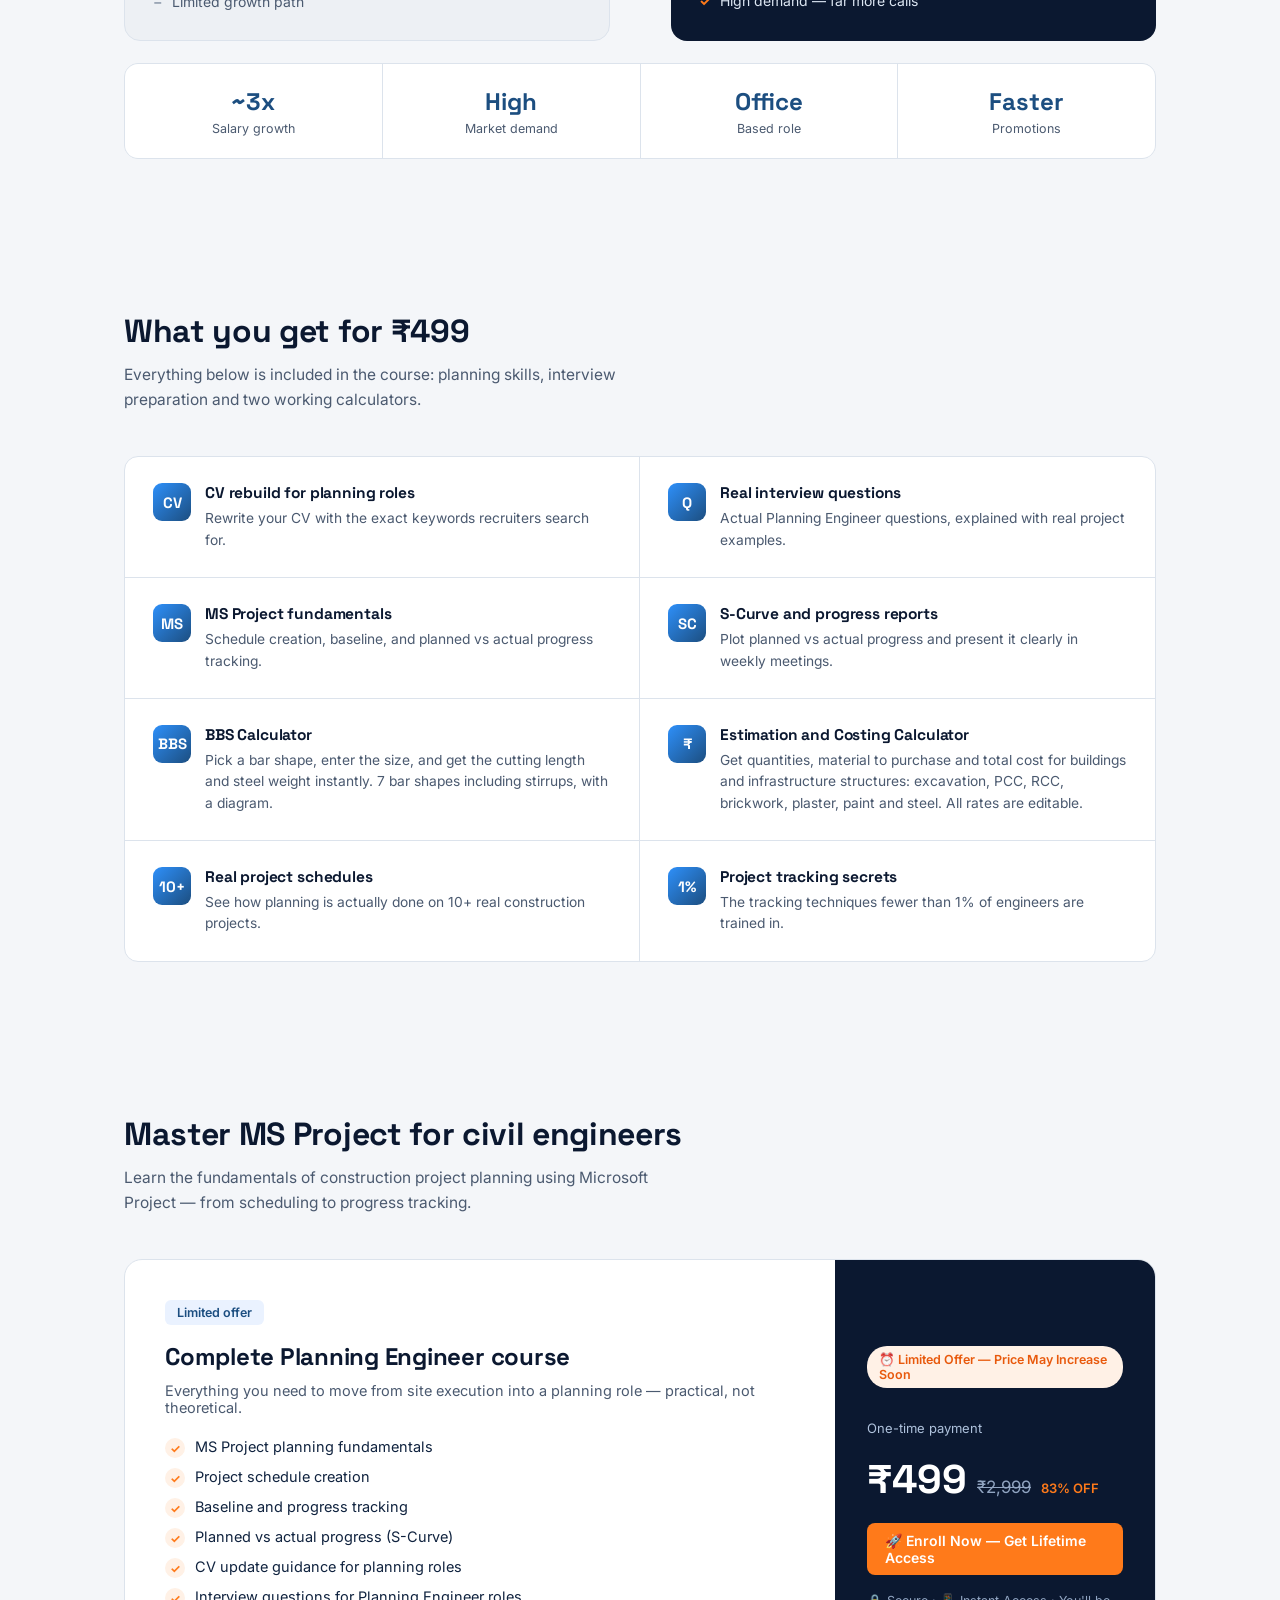
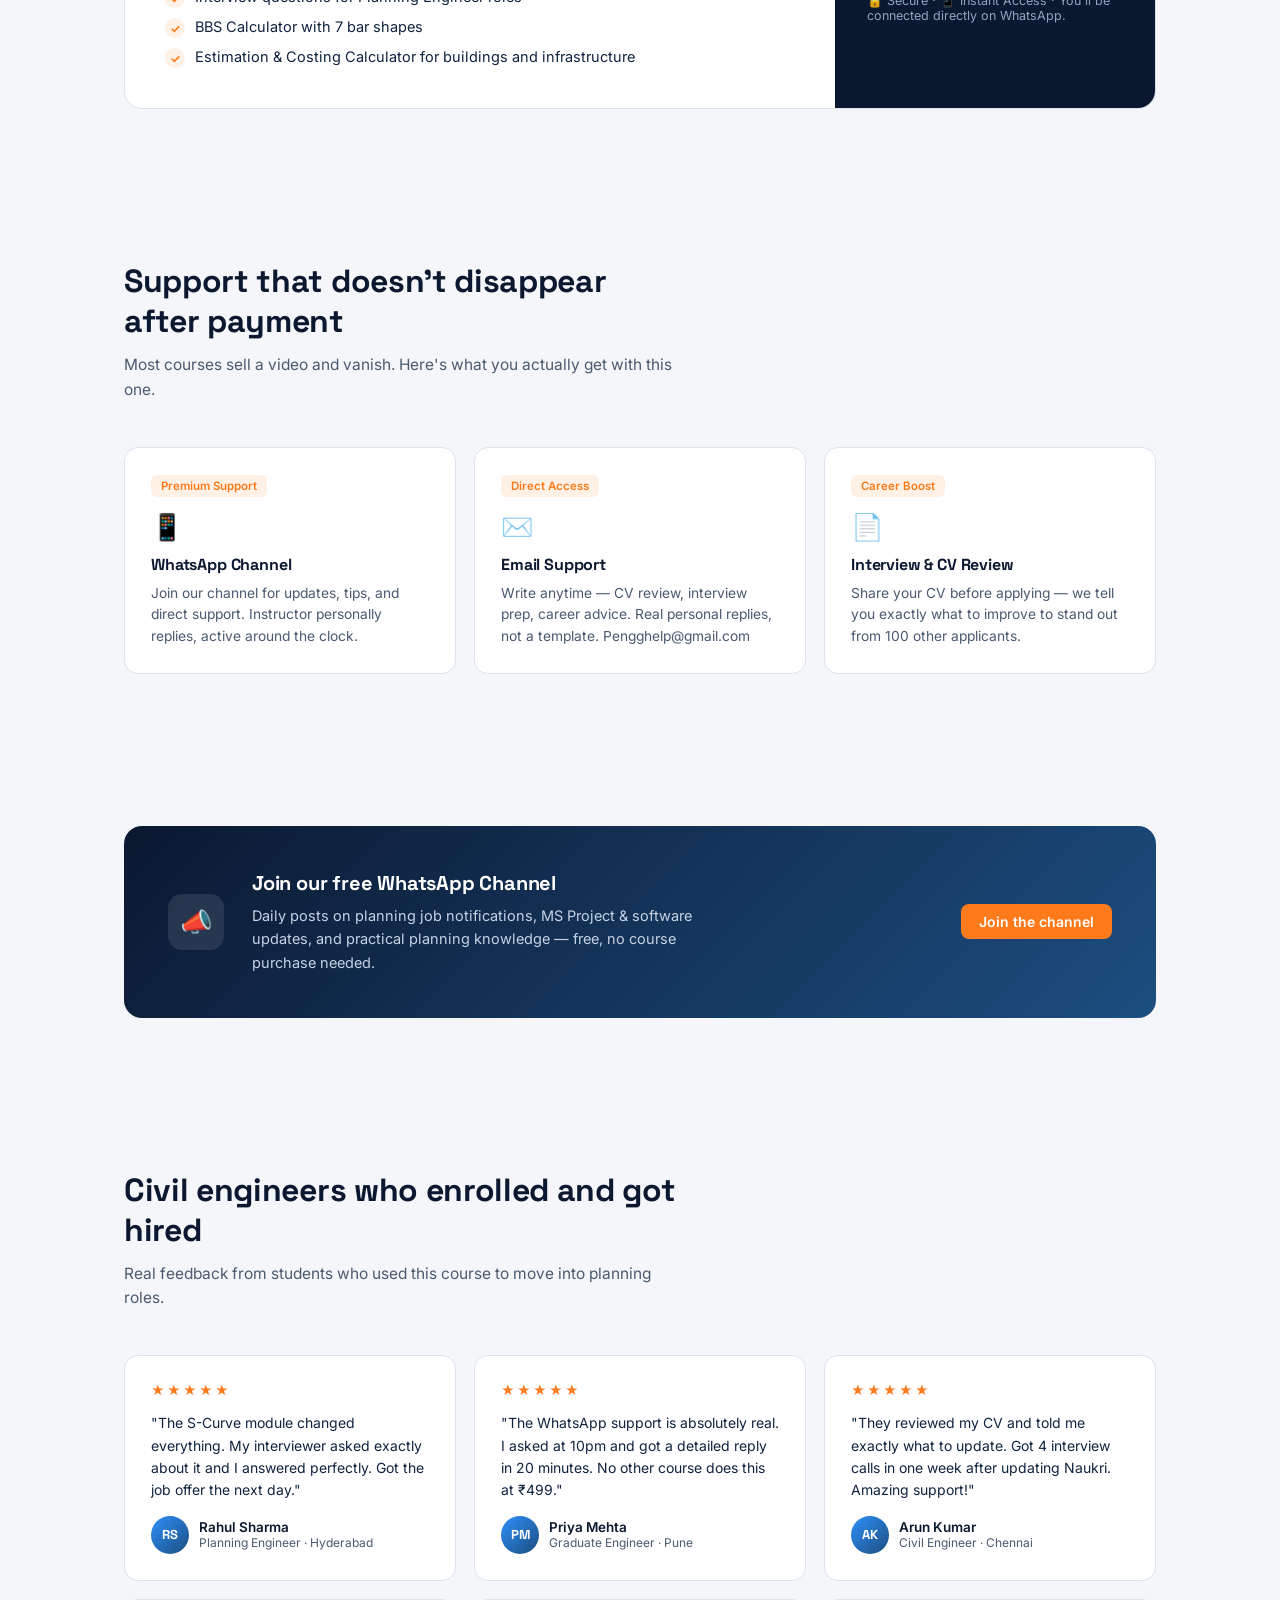
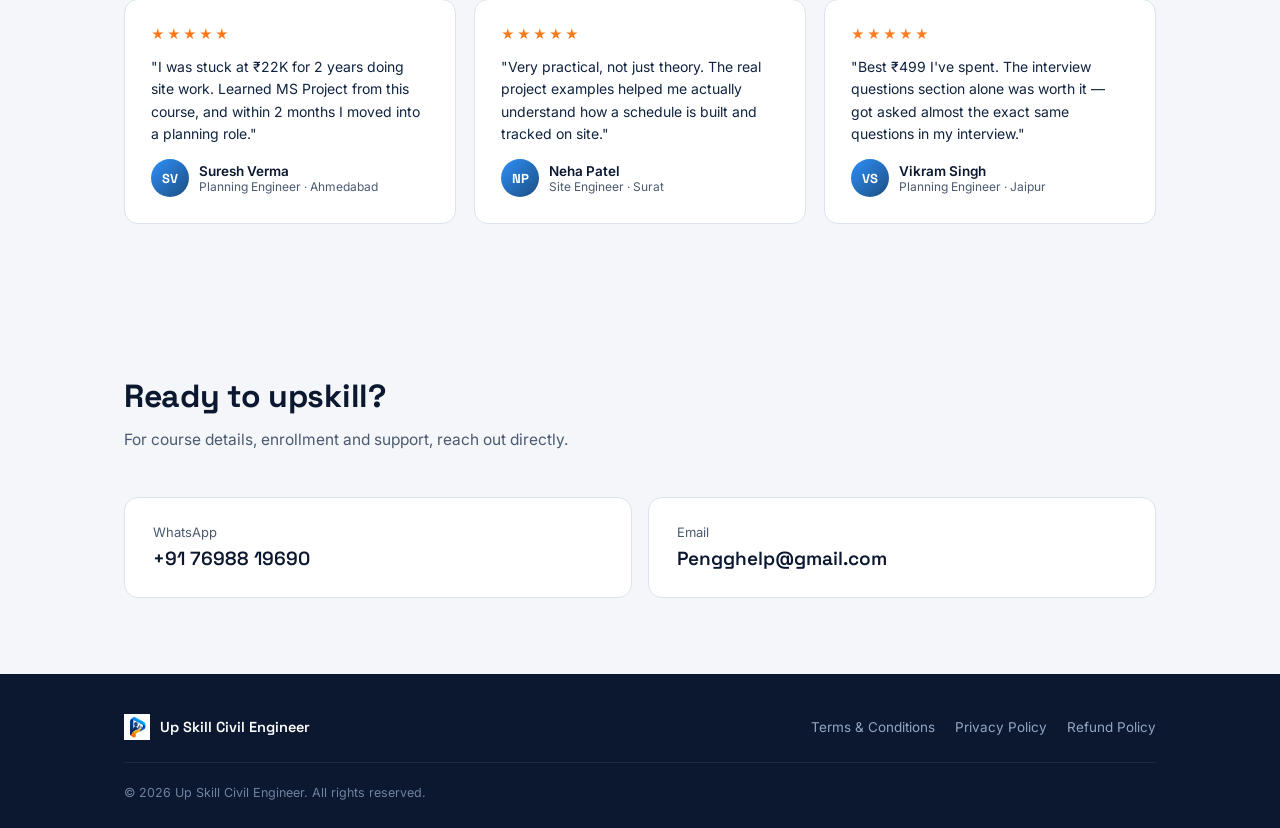
==== commit ae261564: "Update index.html" ====
--- a/index.html
+++ b/index.html
@@ -364,7 +364,14 @@
       <div class="hero-ctas">
         <a class="wa-btn" href="https://wa.me/917698819690" target="_blank" rel="noopener">Message on WhatsApp</a>
         <a class="wa-btn ghost" href="#course">See what's included</a>
-        <a href="planning-engineer-course.html" class="primary-btn">
+        <h2>Master MS Project & Construction Planning</h2>
+
+<p>
+Learn practical project scheduling, progress tracking and
+Planning Engineer skills.
+</p>
+
+<a href="planning-engineer-course.html" class="primary-btn">
     Explore Full Course
 </a>
       </div>
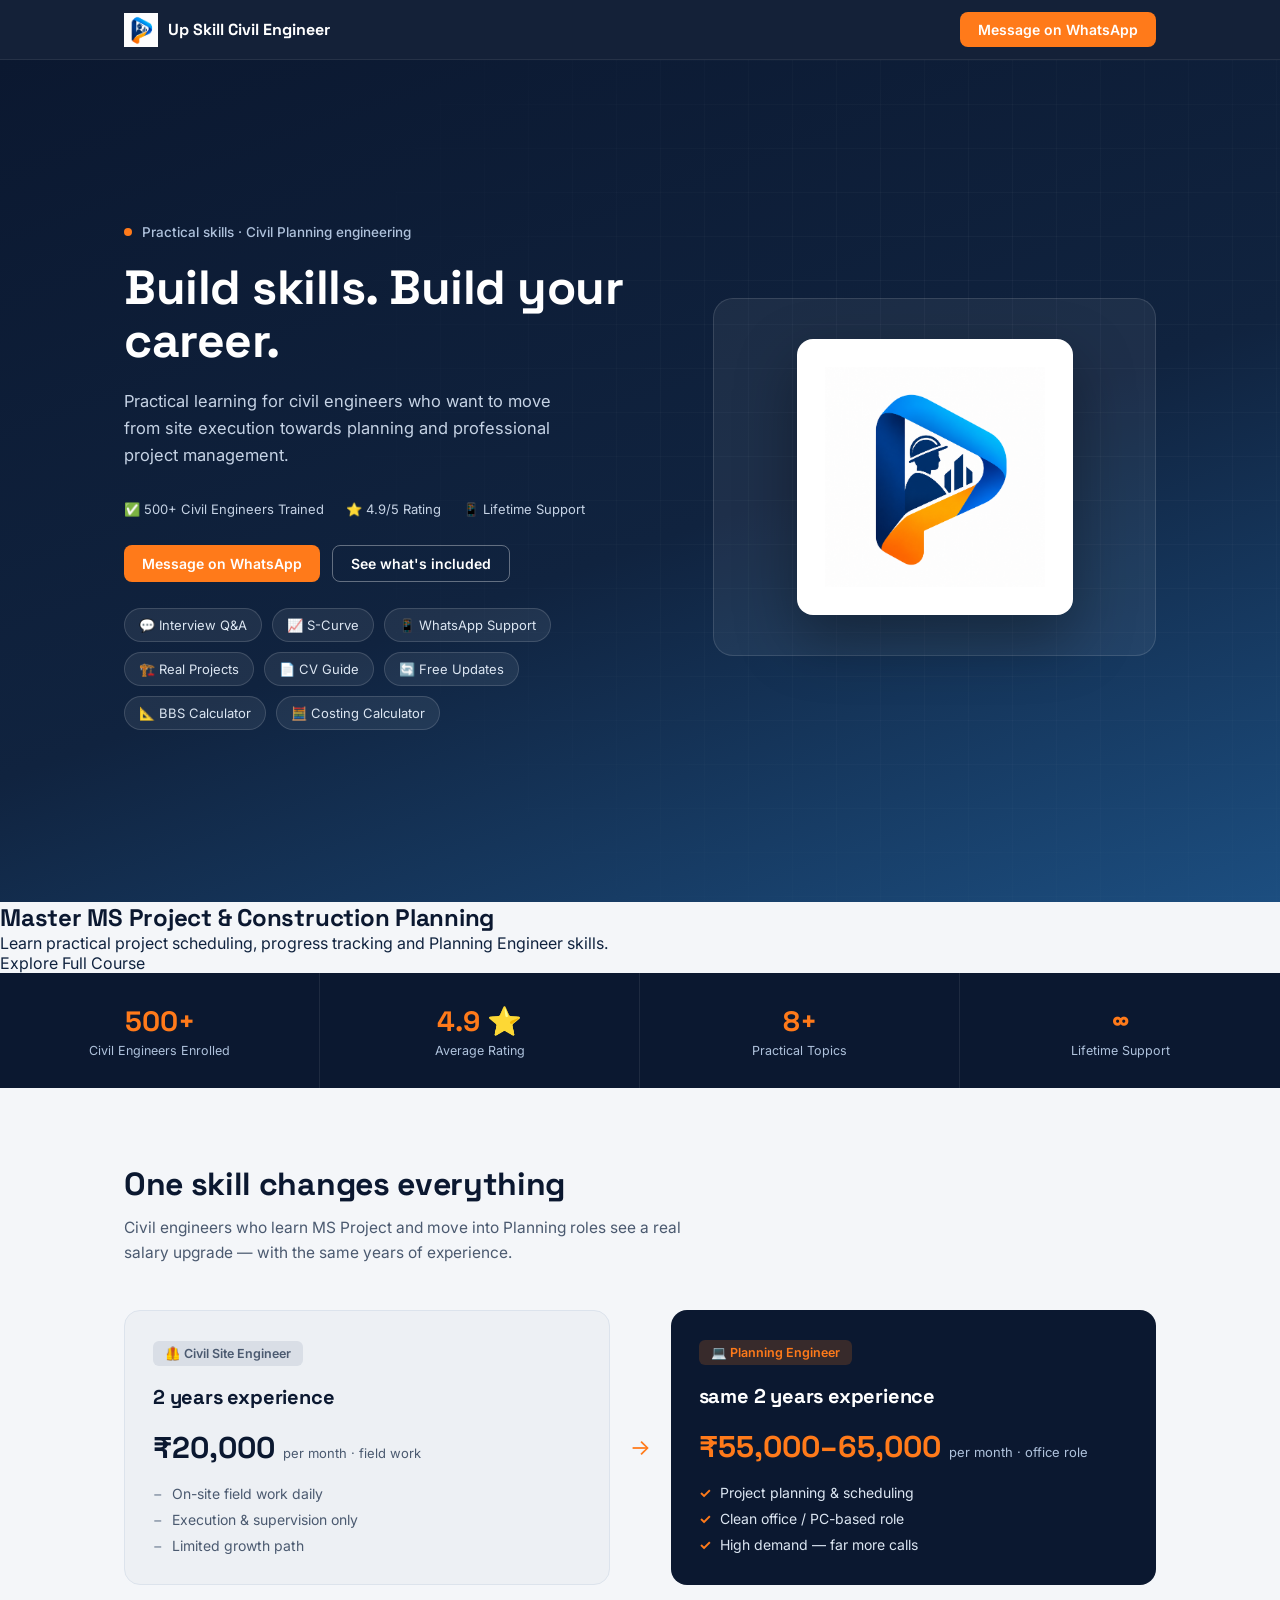
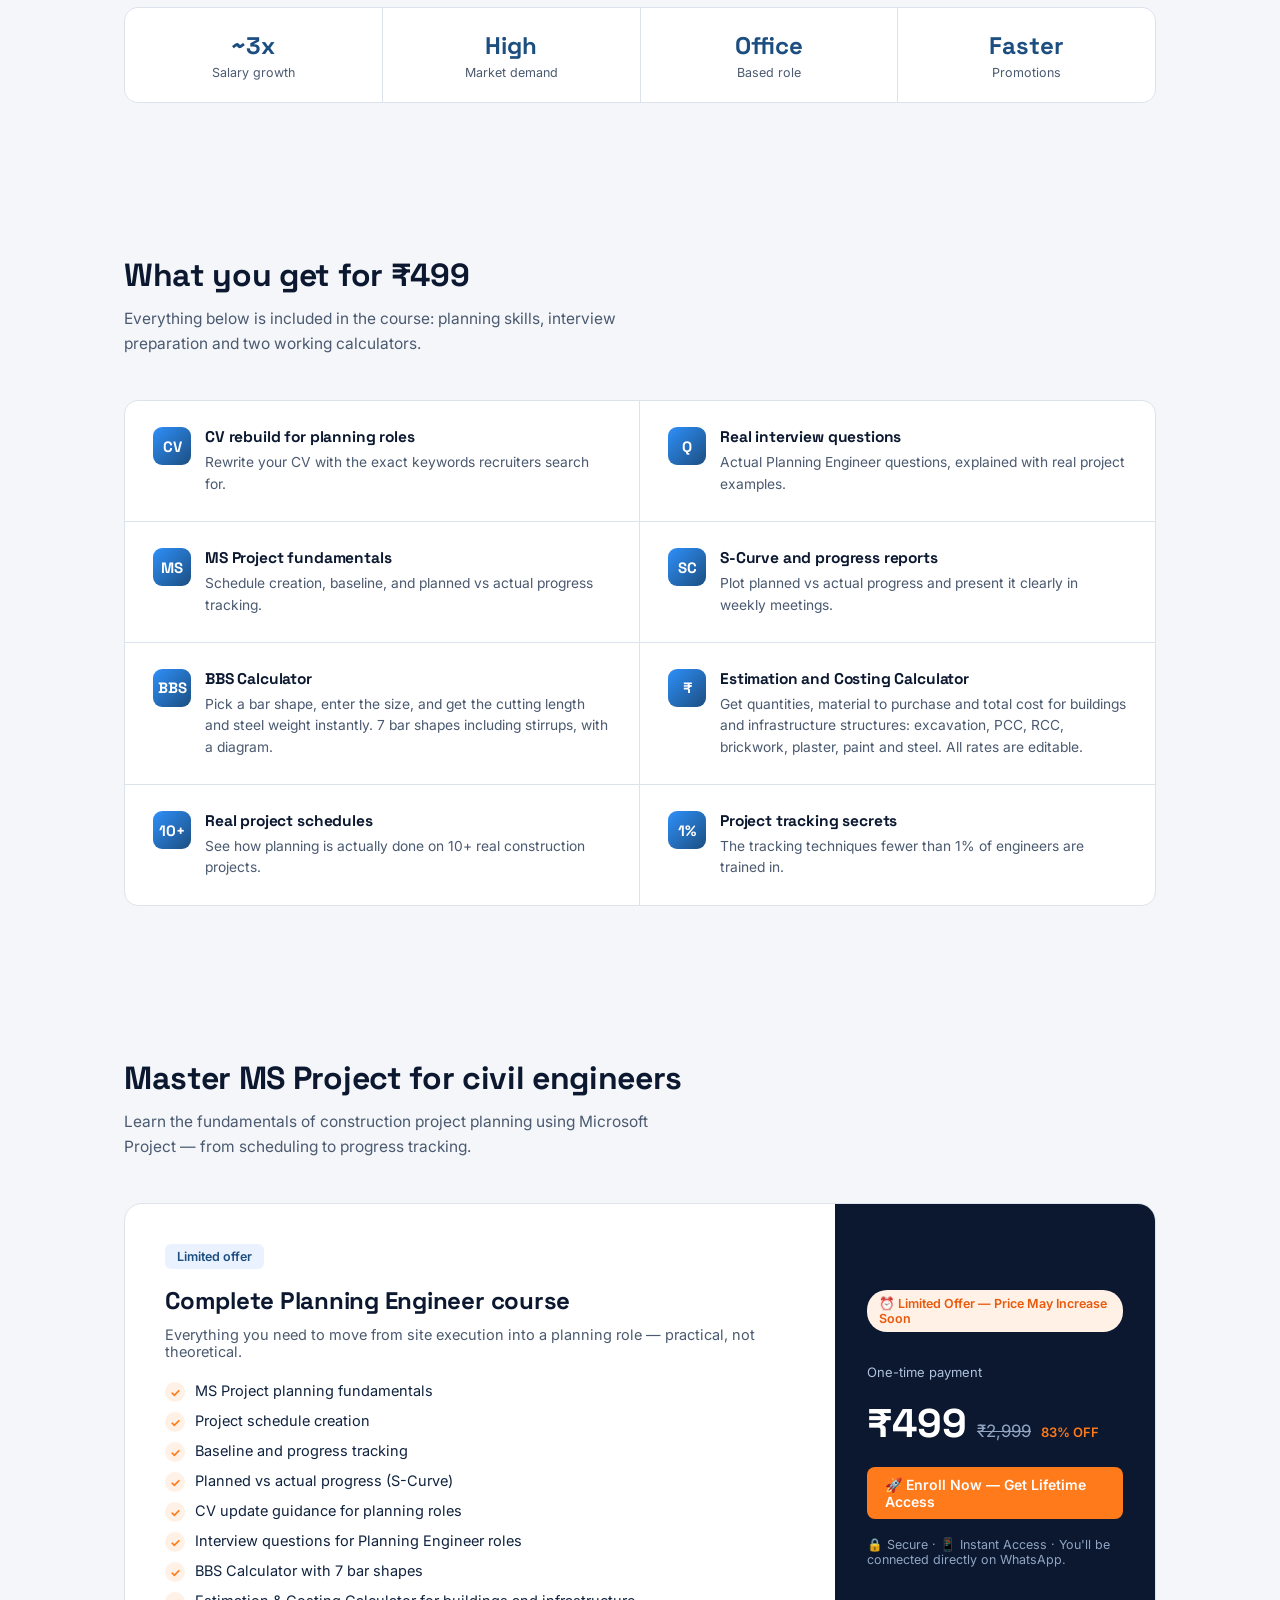
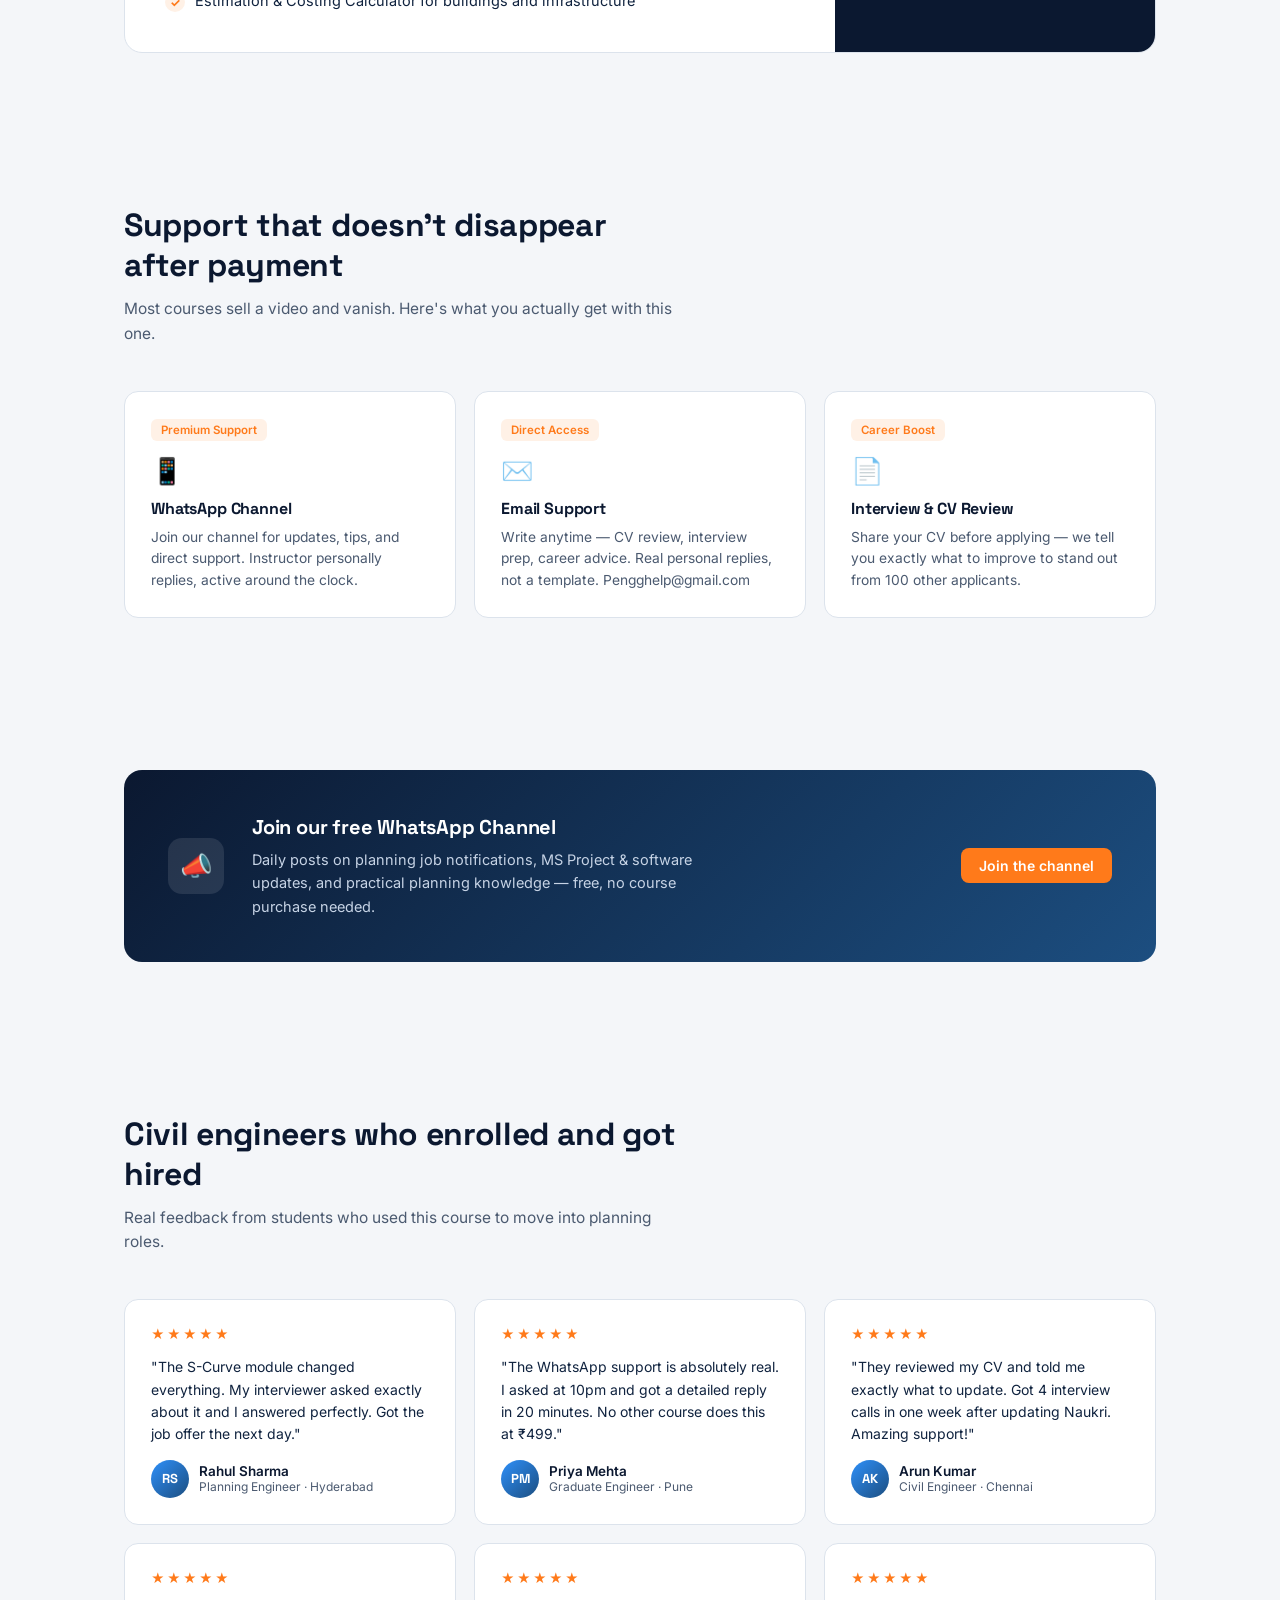
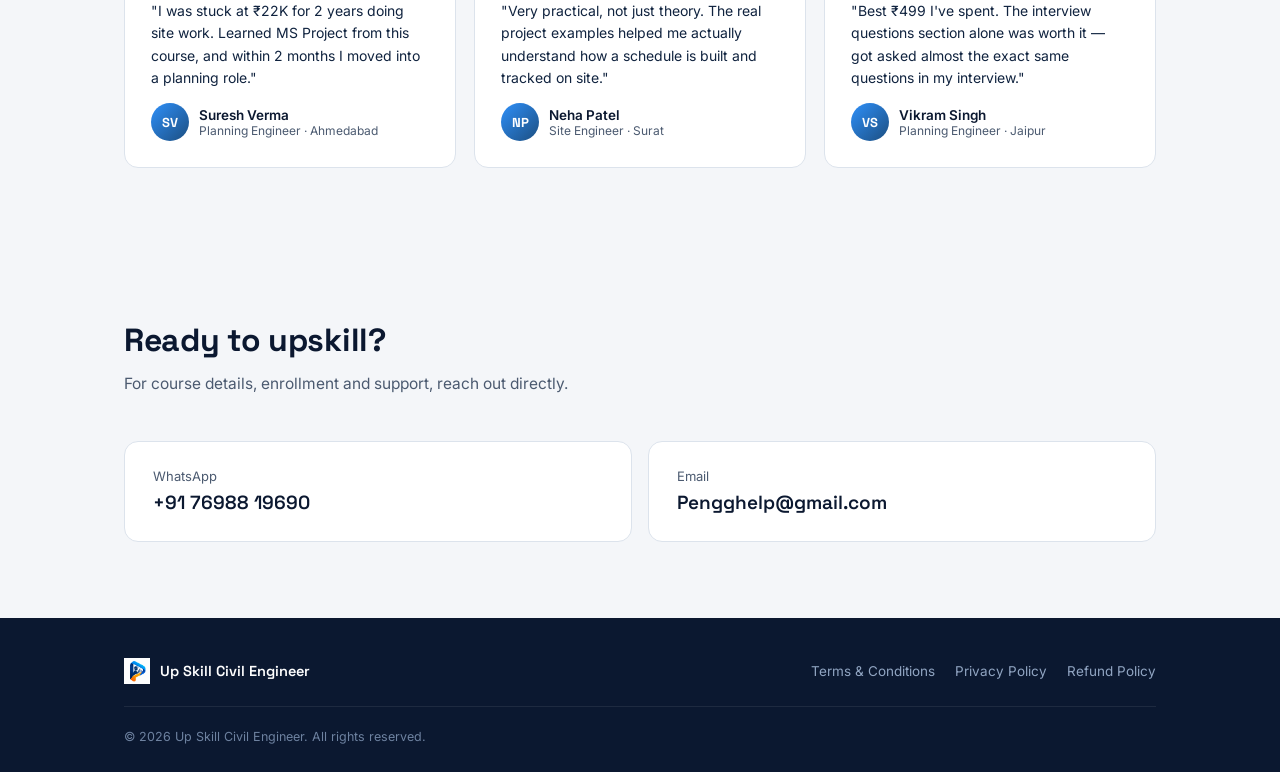
==== commit 16beeae5: "Update index.html" ====
--- a/index.html
+++ b/index.html
@@ -364,16 +364,7 @@
       <div class="hero-ctas">
         <a class="wa-btn" href="https://wa.me/917698819690" target="_blank" rel="noopener">Message on WhatsApp</a>
         <a class="wa-btn ghost" href="#course">See what's included</a>
-        <h2>Master MS Project & Construction Planning</h2>
-
-<p>
-Learn practical project scheduling, progress tracking and
-Planning Engineer skills.
-</p>
-
-<a href="planning-engineer-course.html" class="primary-btn">
-    Explore Full Course
-</a>
+        
       </div>
       <div class="pill-row">
         <span class="pill">💬 Interview Q&amp;A</span>
@@ -393,7 +384,17 @@
     </div>
   </div>
 </section>
-
+  
+<h2>Master MS Project & Construction Planning</h2>
+
+<p>
+Learn practical project scheduling, progress tracking and
+Planning Engineer skills.
+</p>
+
+<a href="planning-engineer-course.html" class="primary-btn">
+    Explore Full Course
+</a>
 <div class="stats-bar">
   <div class="stat-item"><div class="num">500+</div><div class="lbl">Civil Engineers Enrolled</div></div>
   <div class="stat-item"><div class="num">4.9 ⭐</div><div class="lbl">Average Rating</div></div>
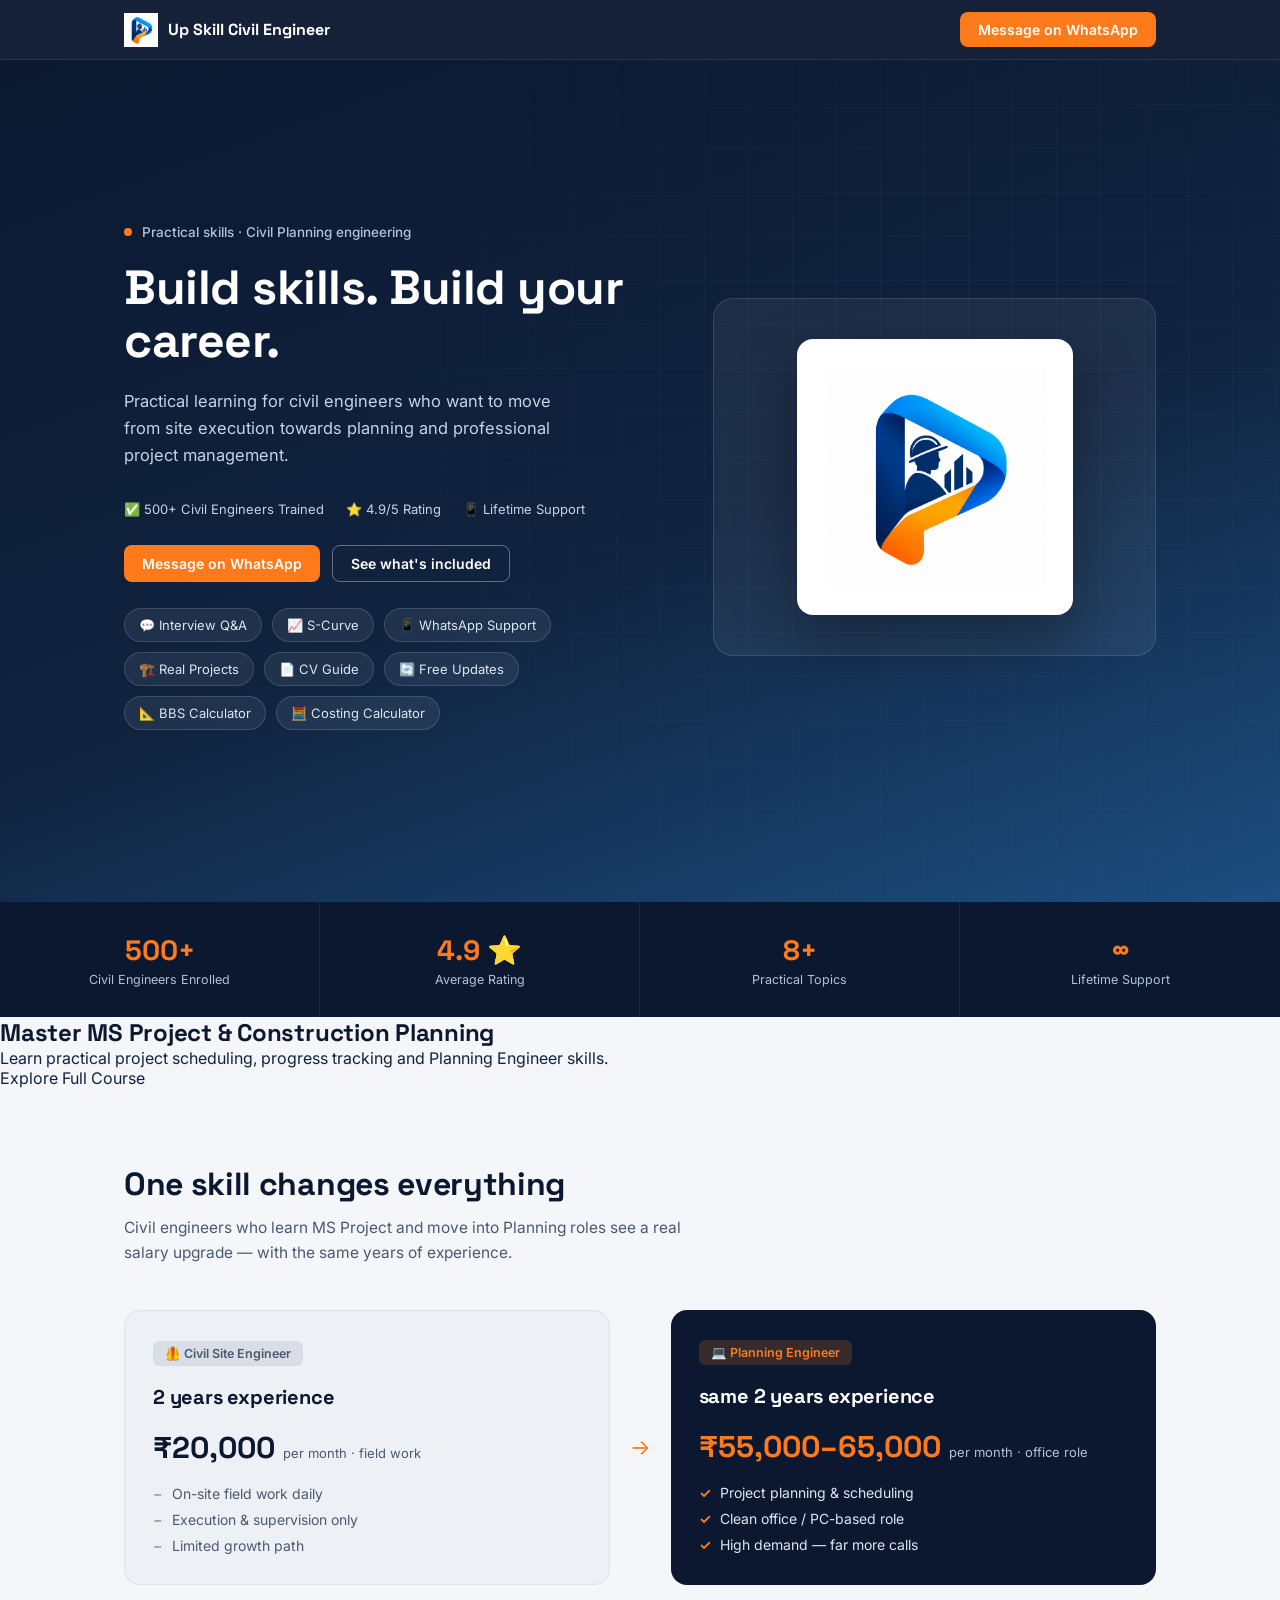
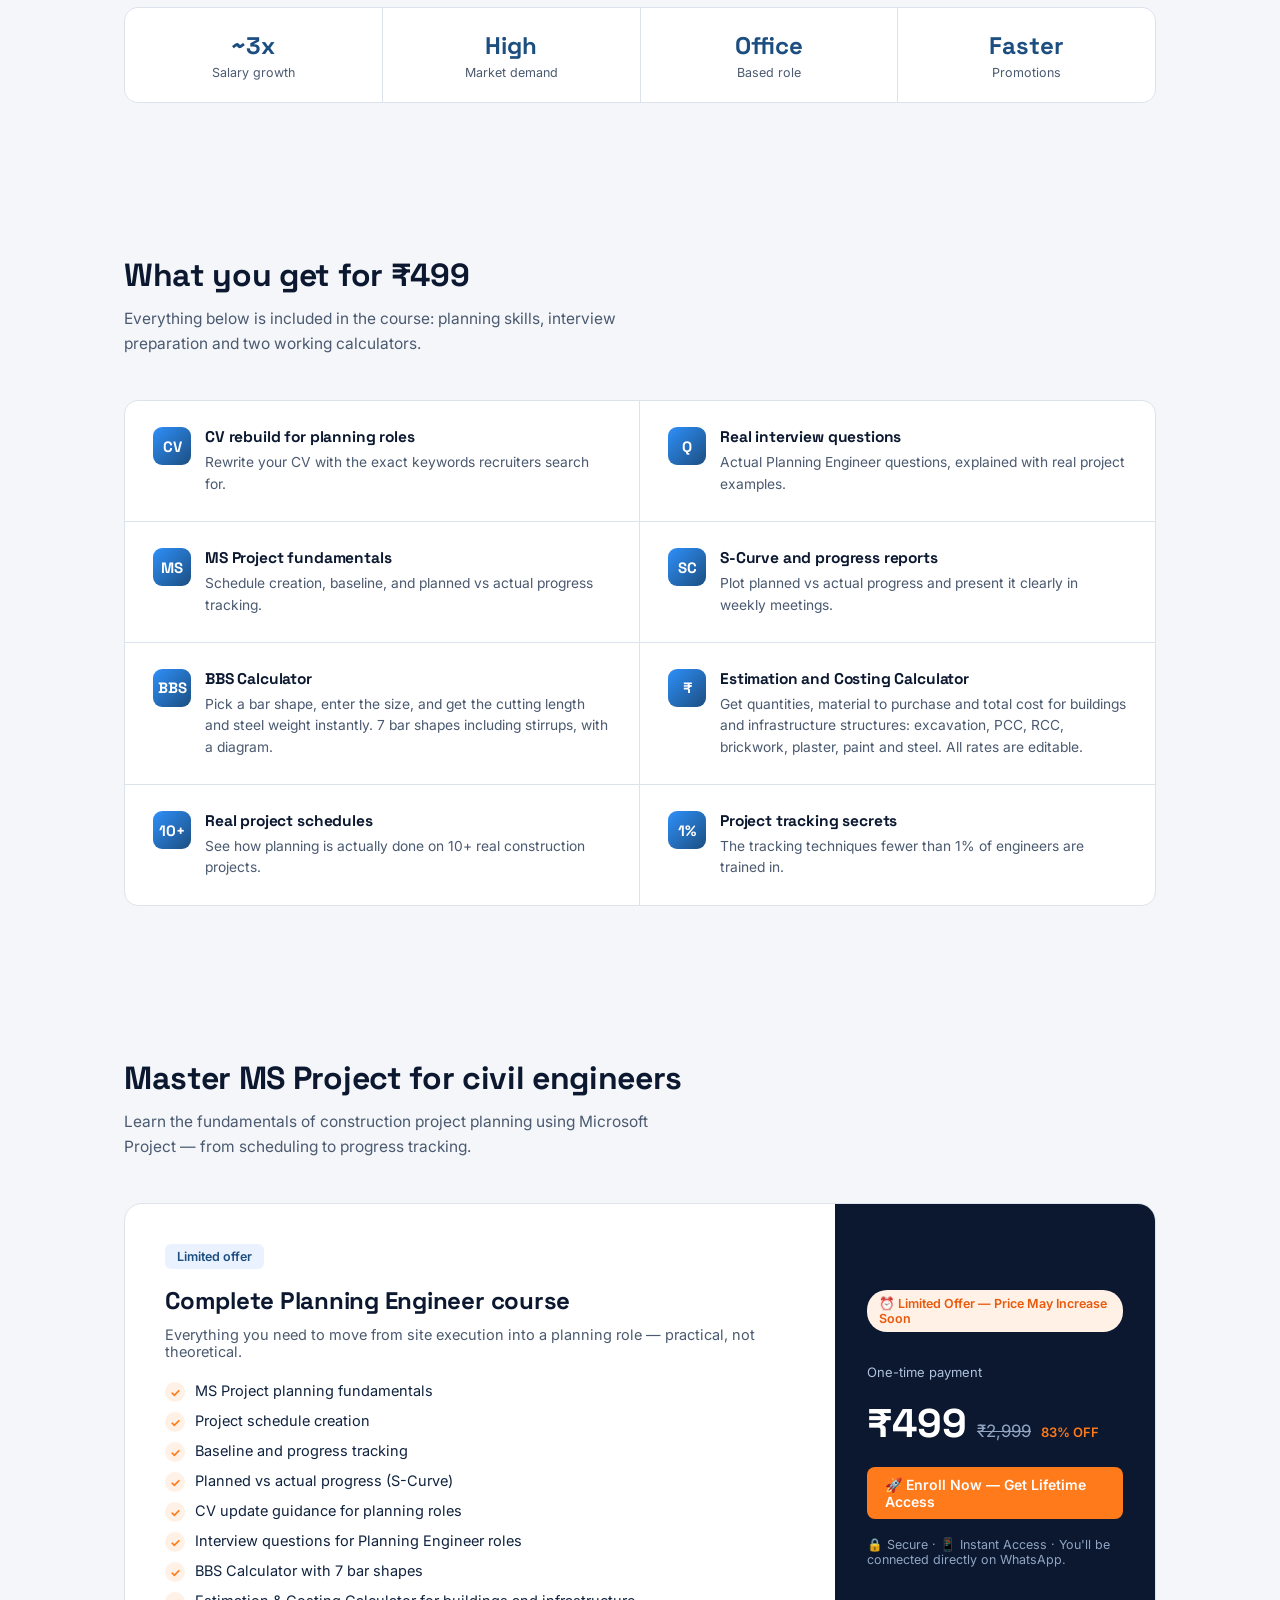
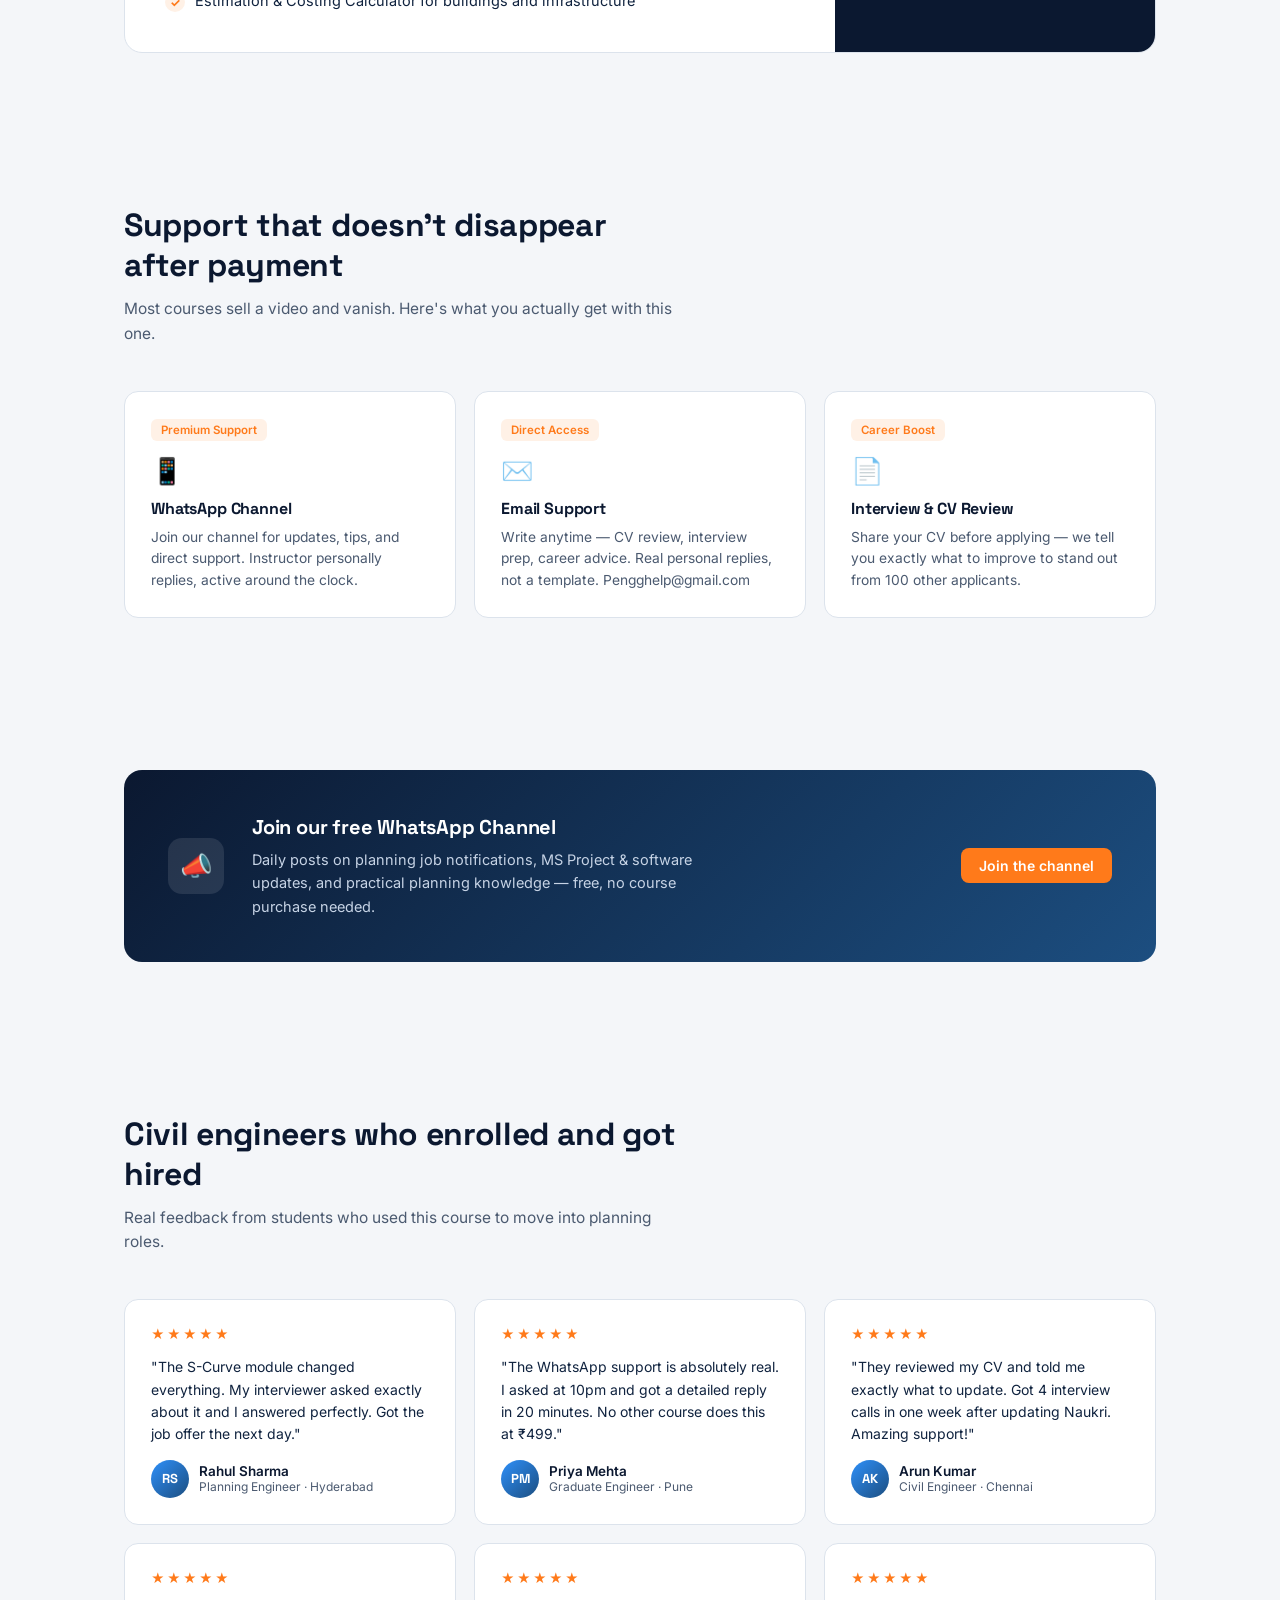
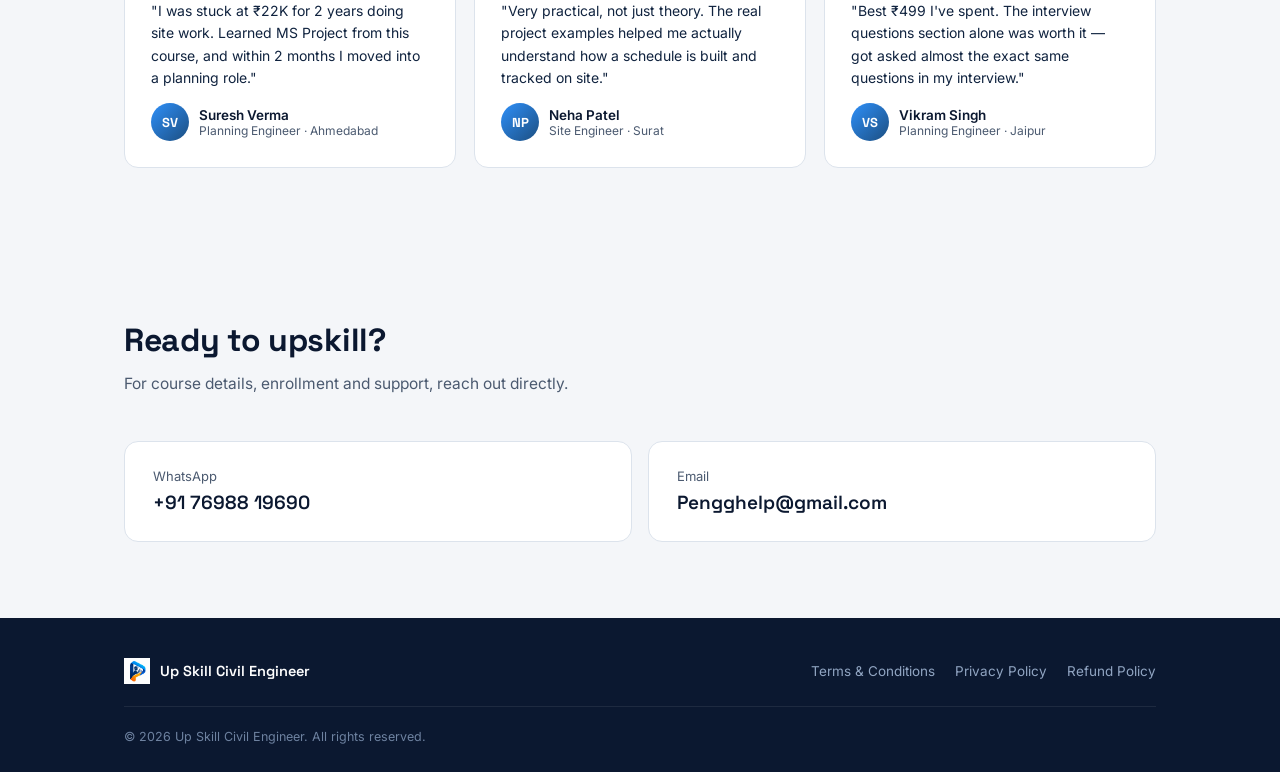
==== commit e126a776: "Update index.html" ====
--- a/index.html
+++ b/index.html
@@ -385,23 +385,24 @@
   </div>
 </section>
   
-<h2>Master MS Project & Construction Planning</h2>
-
-<p>
-Learn practical project scheduling, progress tracking and
-Planning Engineer skills.
-</p>
-
-<a href="planning-engineer-course.html" class="primary-btn">
-    Explore Full Course
-</a>
+
 <div class="stats-bar">
   <div class="stat-item"><div class="num">500+</div><div class="lbl">Civil Engineers Enrolled</div></div>
   <div class="stat-item"><div class="num">4.9 ⭐</div><div class="lbl">Average Rating</div></div>
   <div class="stat-item"><div class="num">8+</div><div class="lbl">Practical Topics</div></div>
   <div class="stat-item"><div class="num">∞</div><div class="lbl">Lifetime Support</div></div>
 </div>
-
+  
+<h2>Master MS Project & Construction Planning</h2>
+
+<p>
+Learn practical project scheduling, progress tracking and
+Planning Engineer skills.
+</p>
+
+<a href="planning-engineer-course.html" class="primary-btn">
+    Explore Full Course
+</a>
 <section>
   <div class="wrap">
     <div class="section-head">
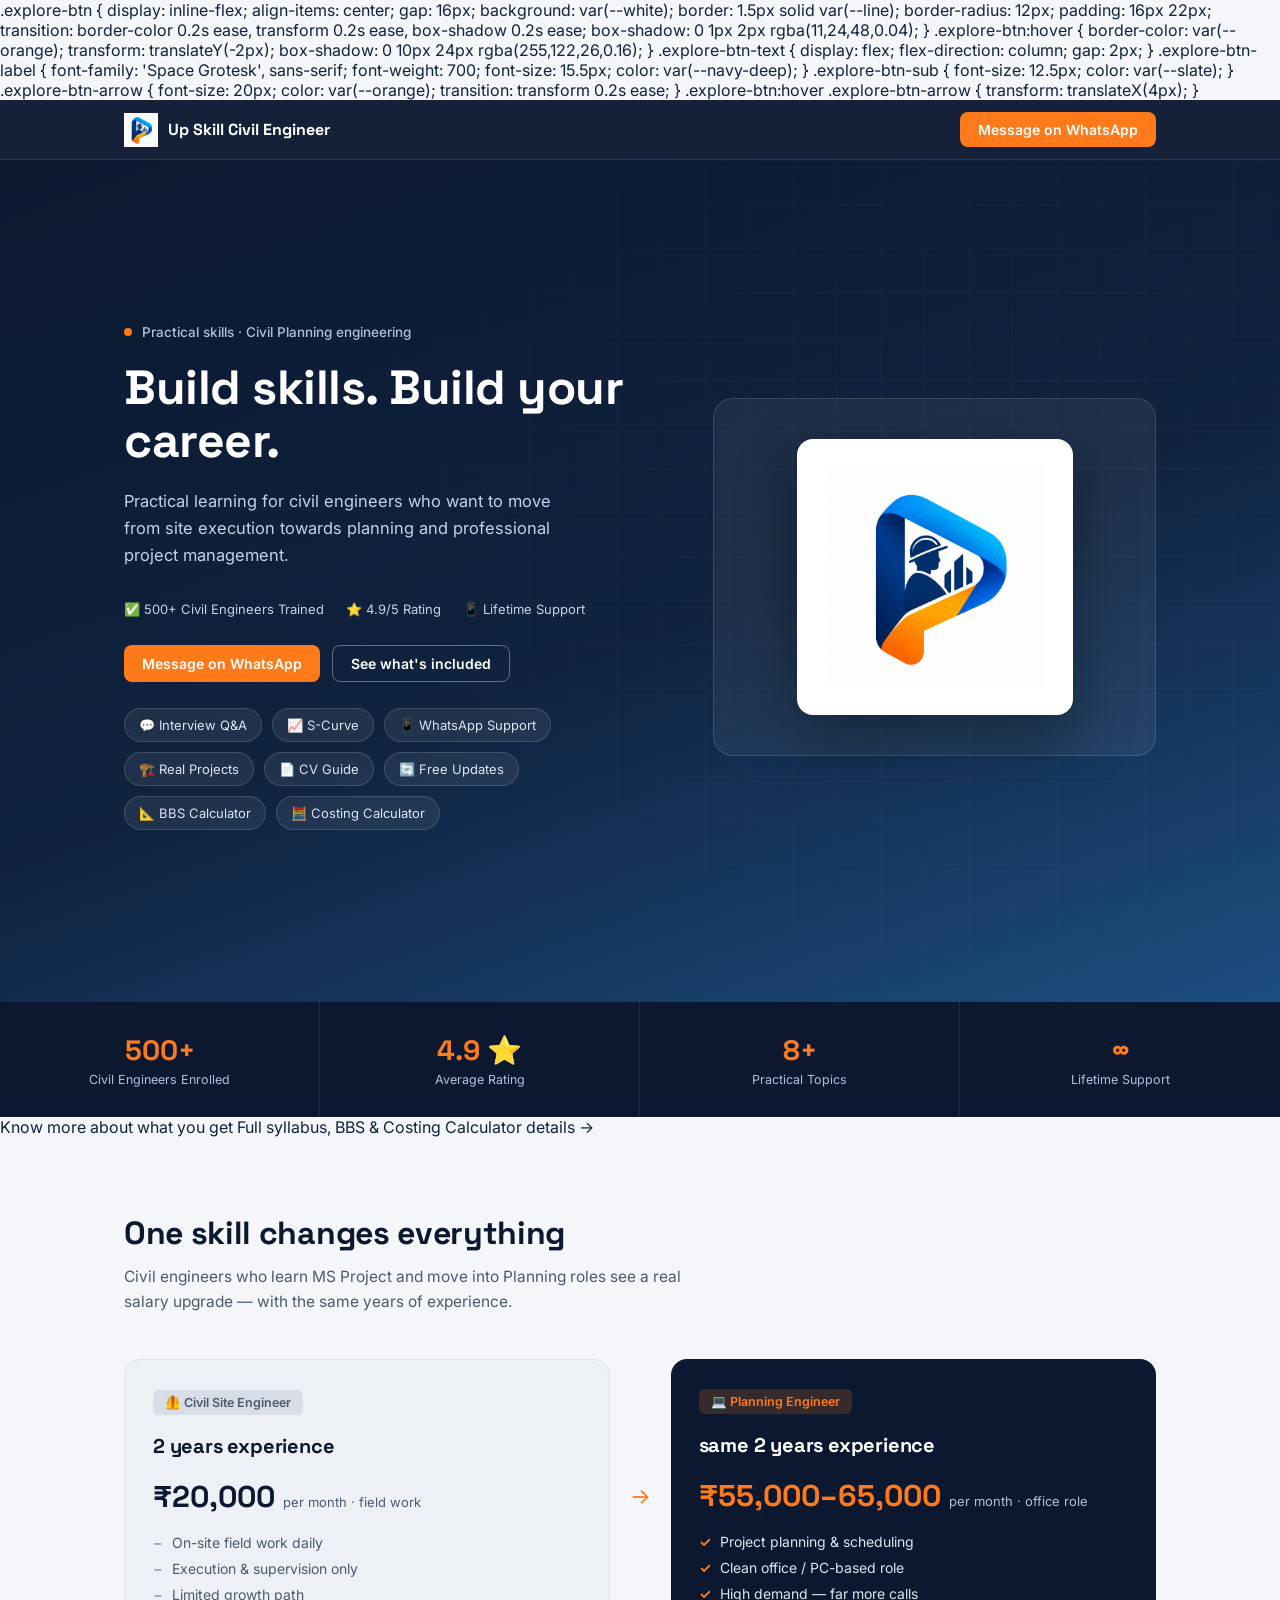
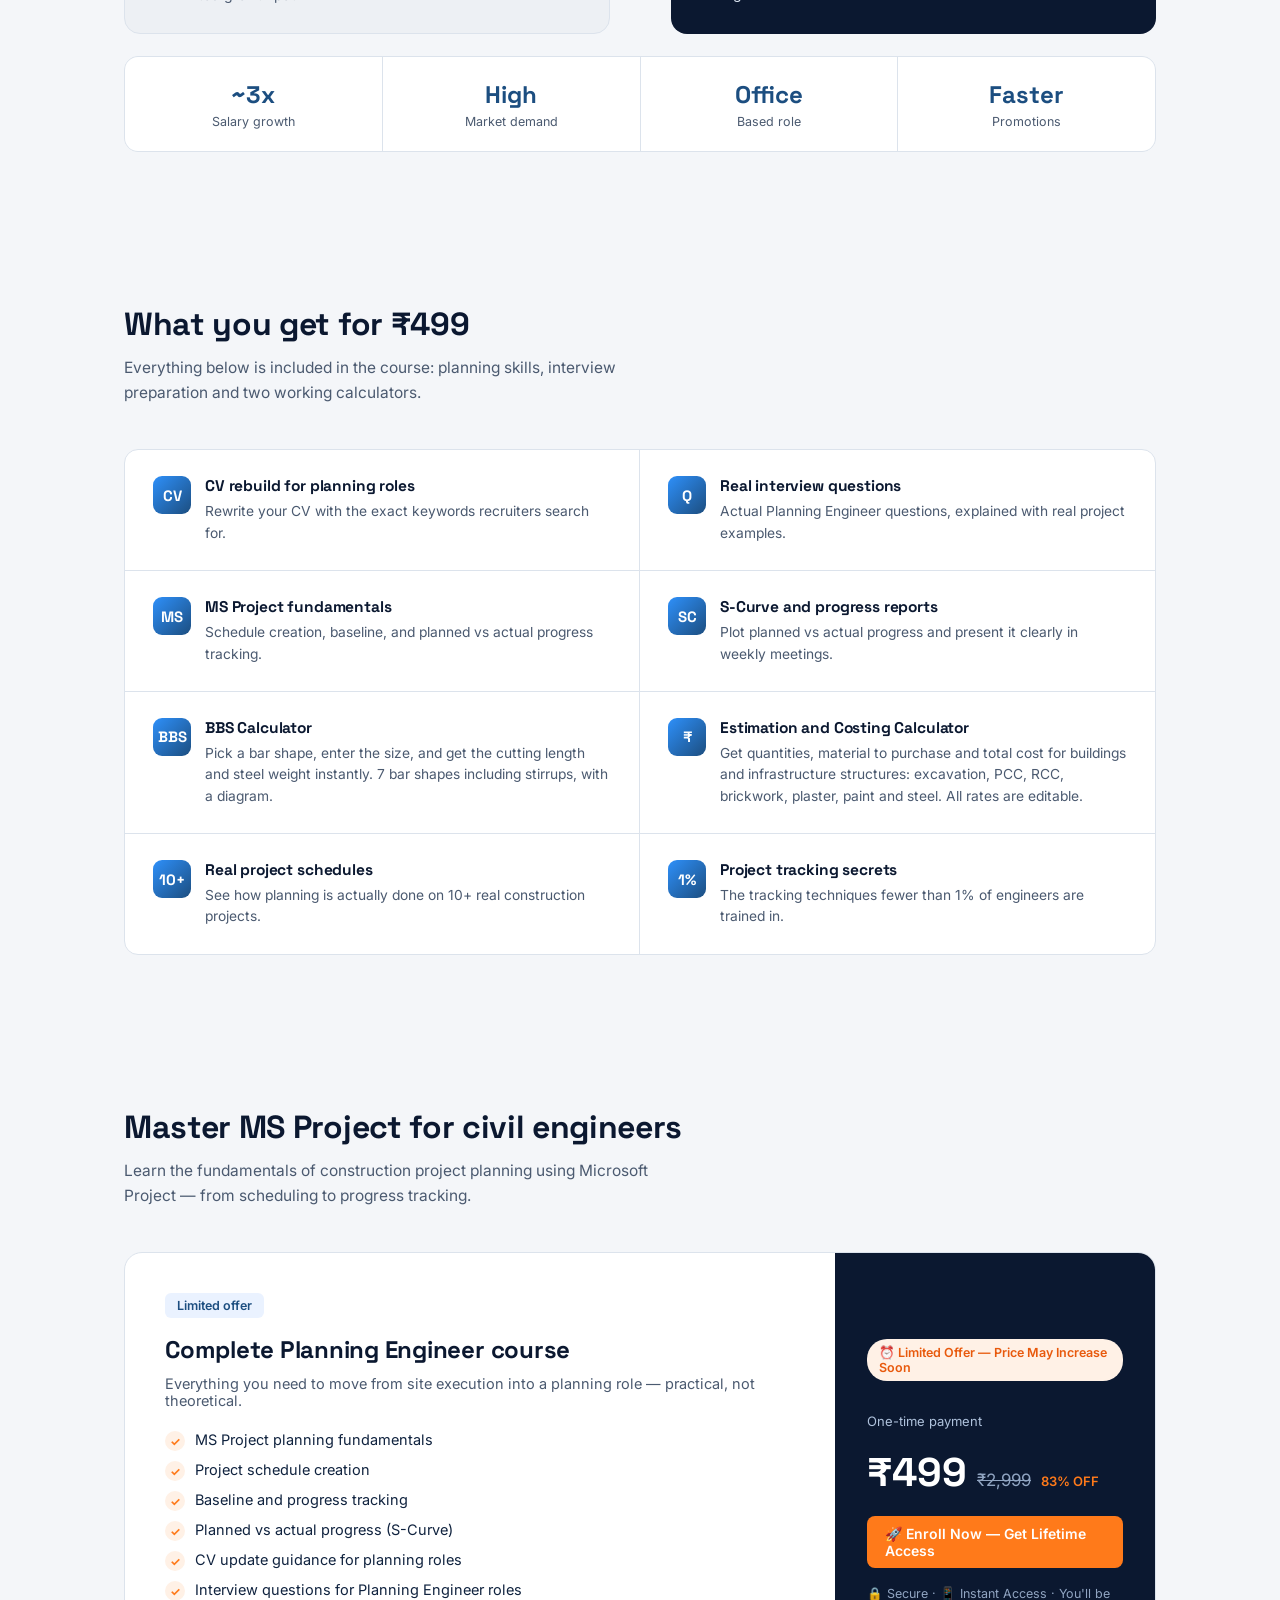
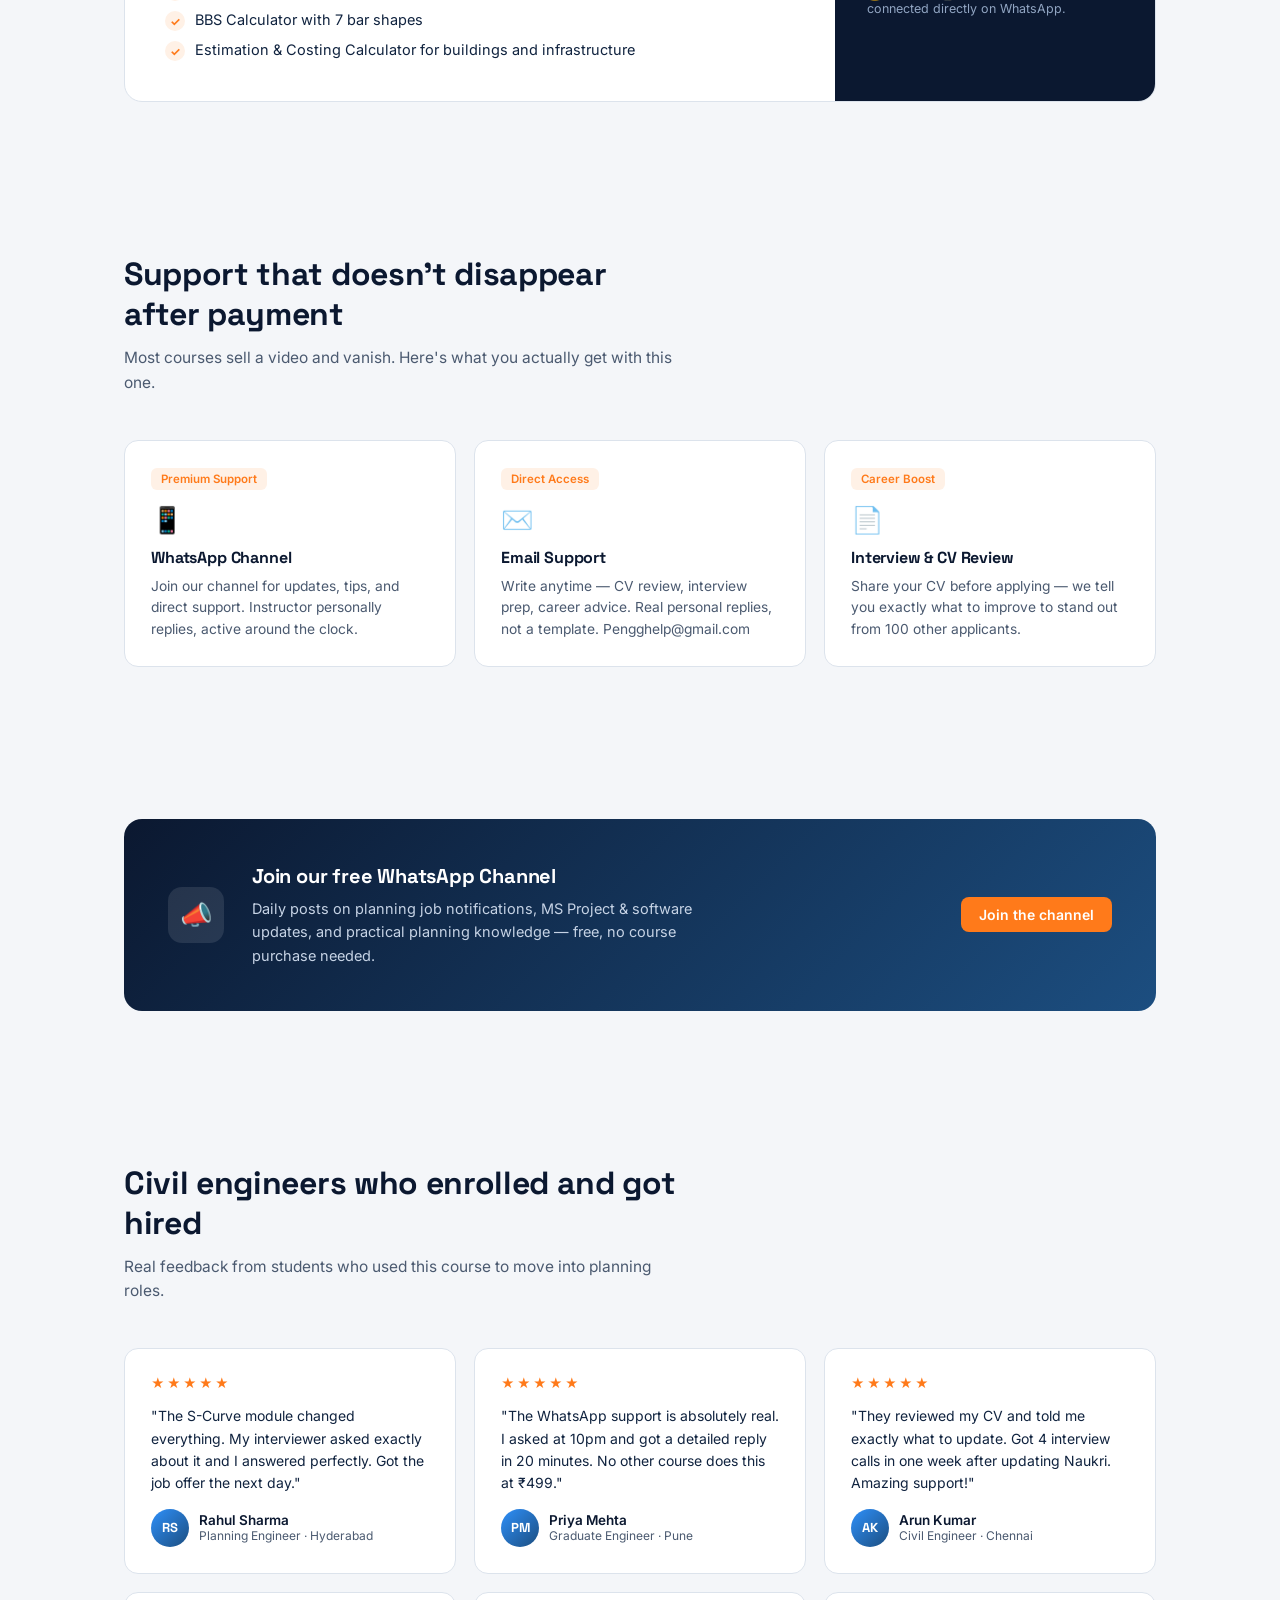
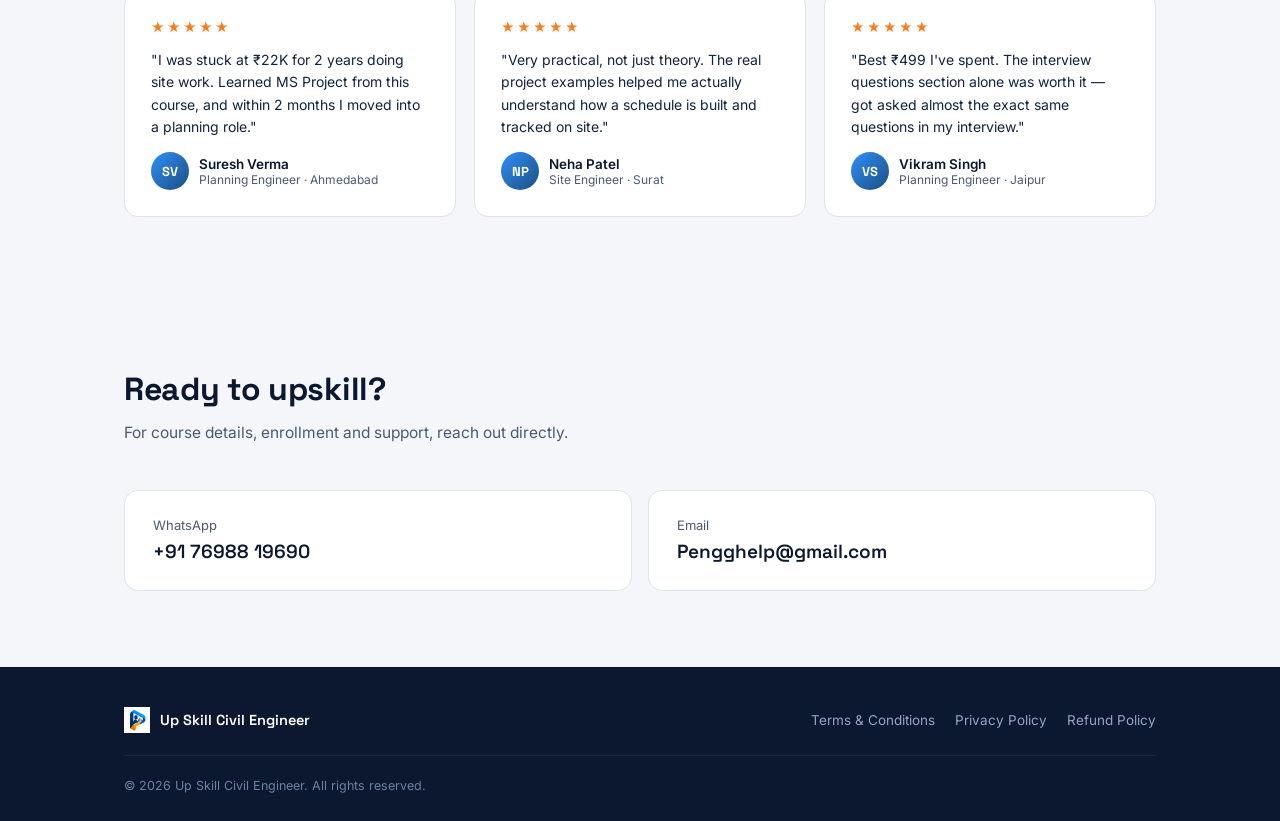
==== commit b77ecd00: "Update index.html" ====
--- a/index.html
+++ b/index.html
@@ -337,6 +337,39 @@
     font-size: 12.5px; color: #6E82A0;
   }
 </style>
+  .explore-btn {
+  display: inline-flex;
+  align-items: center;
+  gap: 16px;
+  background: var(--white);
+  border: 1.5px solid var(--line);
+  border-radius: 12px;
+  padding: 16px 22px;
+  transition: border-color 0.2s ease, transform 0.2s ease, box-shadow 0.2s ease;
+  box-shadow: 0 1px 2px rgba(11,24,48,0.04);
+}
+.explore-btn:hover {
+  border-color: var(--orange);
+  transform: translateY(-2px);
+  box-shadow: 0 10px 24px rgba(255,122,26,0.16);
+}
+.explore-btn-text { display: flex; flex-direction: column; gap: 2px; }
+.explore-btn-label {
+  font-family: 'Space Grotesk', sans-serif;
+  font-weight: 700;
+  font-size: 15.5px;
+  color: var(--navy-deep);
+}
+.explore-btn-sub {
+  font-size: 12.5px;
+  color: var(--slate);
+}
+.explore-btn-arrow {
+  font-size: 20px;
+  color: var(--orange);
+  transition: transform 0.2s ease;
+}
+.explore-btn:hover .explore-btn-arrow { transform: translateX(4px); }
 </head>
 <body>
 
@@ -393,17 +426,14 @@
   <div class="stat-item"><div class="num">∞</div><div class="lbl">Lifetime Support</div></div>
 </div>
   
-<h2>Master MS Project & Construction Planning</h2>
-
-<p>
-Learn practical project scheduling, progress tracking and
-Planning Engineer skills.
-</p>
-
-<a href="planning-engineer-course.html" class="primary-btn">
-    Explore Full Course
+<a href="planning-engineer-course.html" class="explore-btn">
+  <span class="explore-btn-text">
+    <span class="explore-btn-label">Know more about what you get</span>
+    <span class="explore-btn-sub">Full syllabus, BBS &amp; Costing Calculator details</span>
+  </span>
+  <span class="explore-btn-arrow">→</span>
 </a>
-<section>
+  <section>
   <div class="wrap">
     <div class="section-head">
       <h2>One skill changes everything</h2>
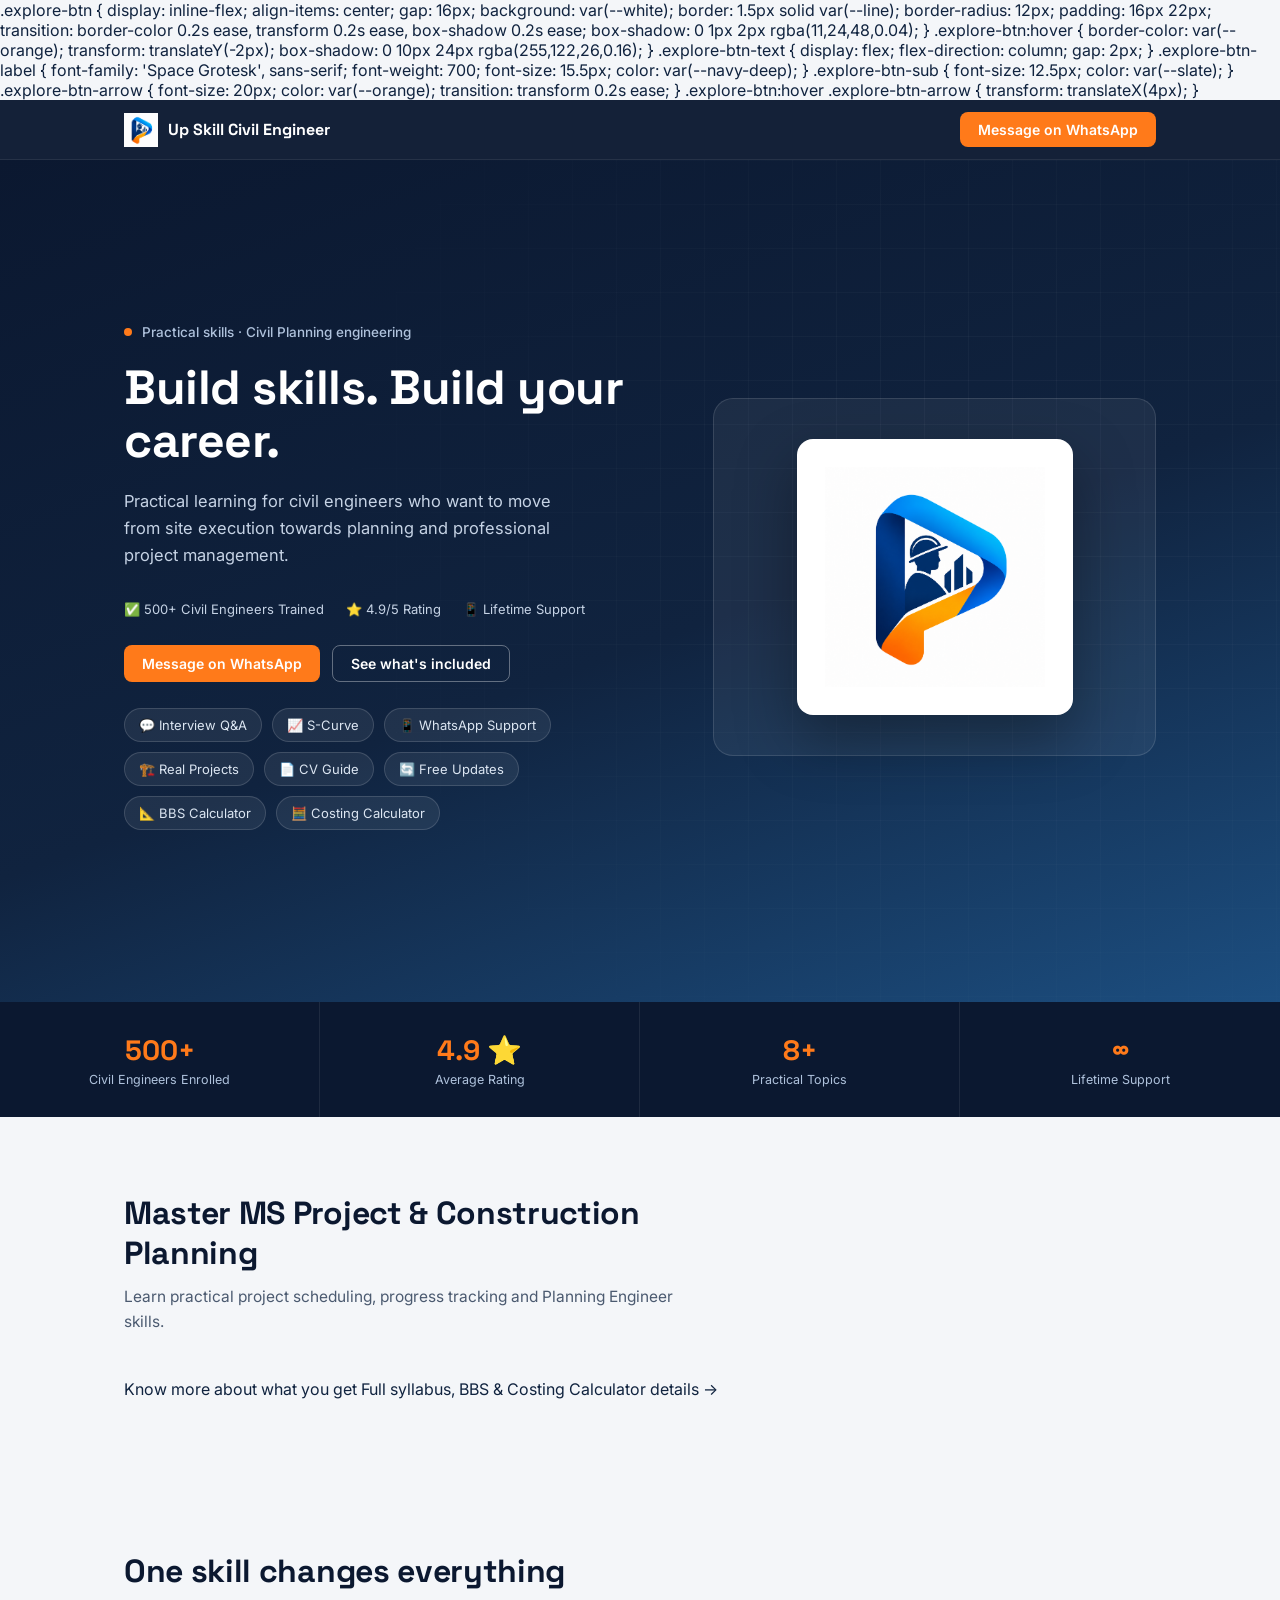
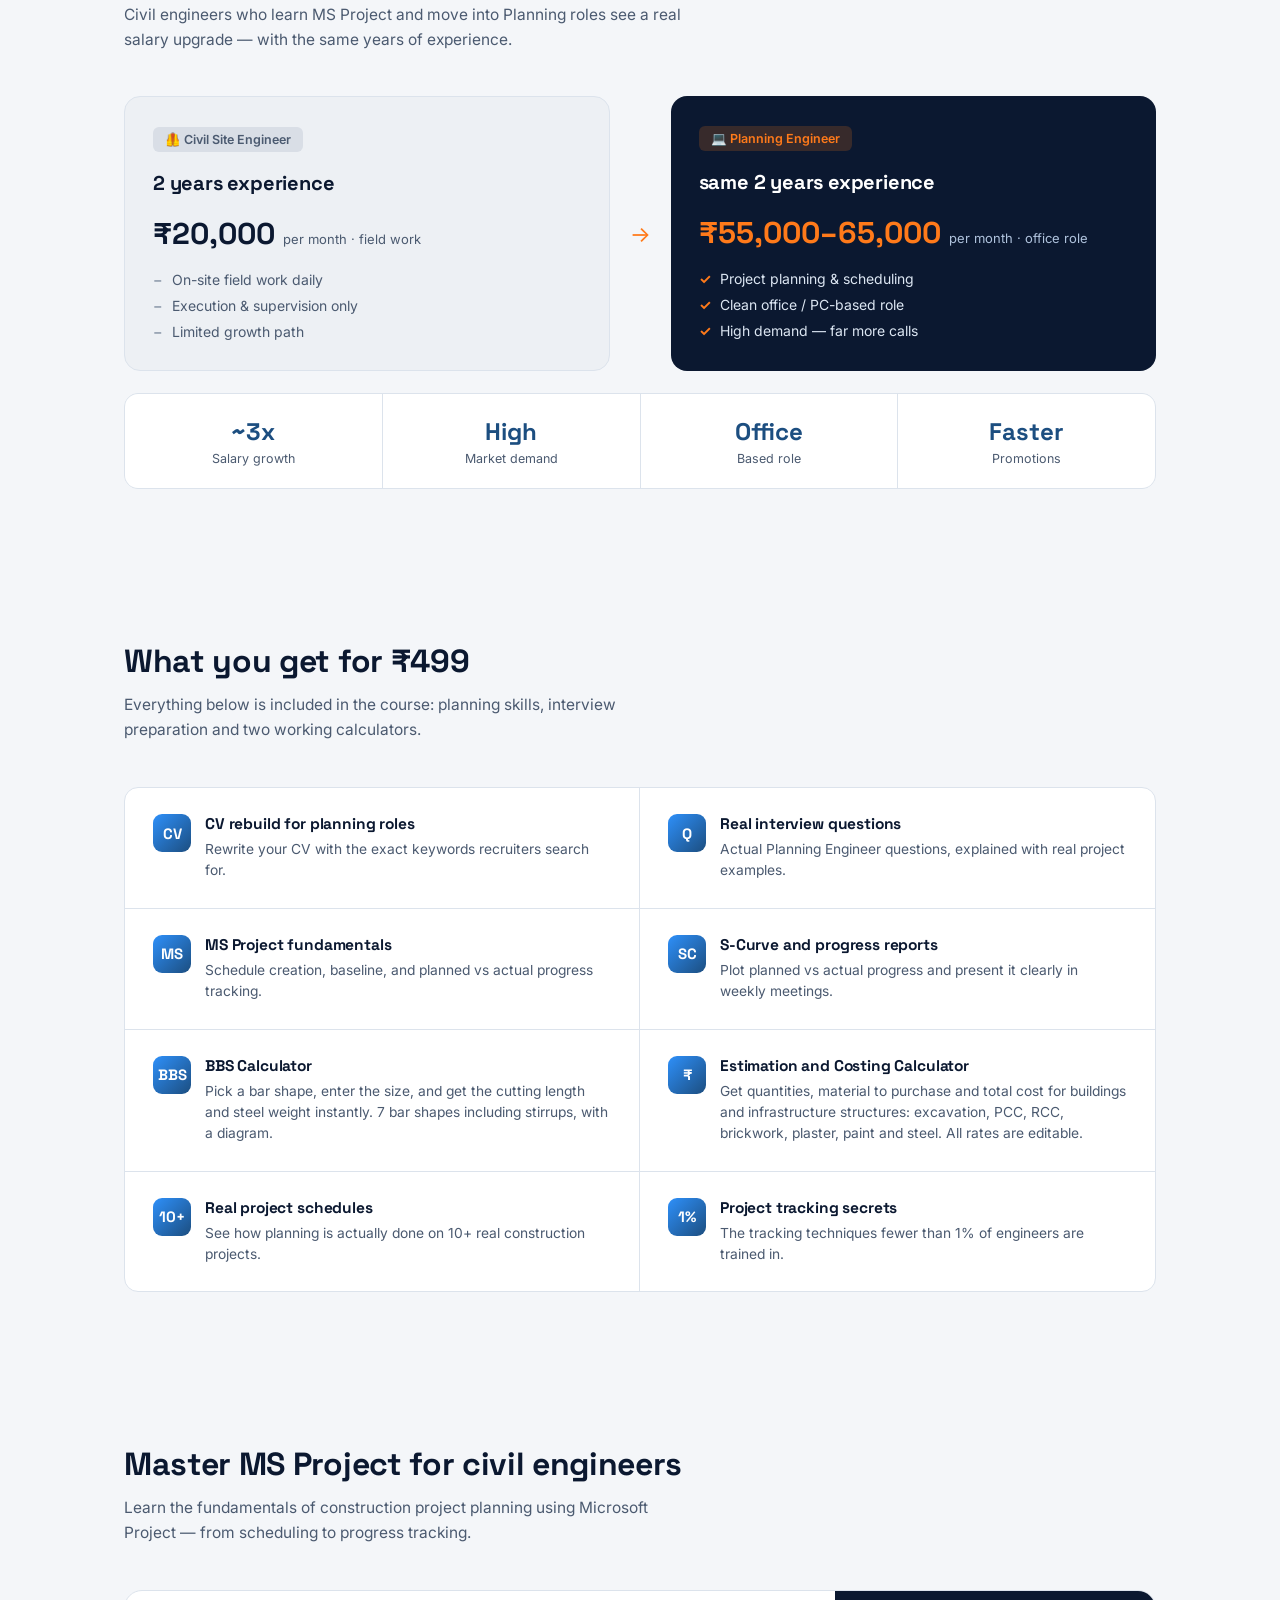
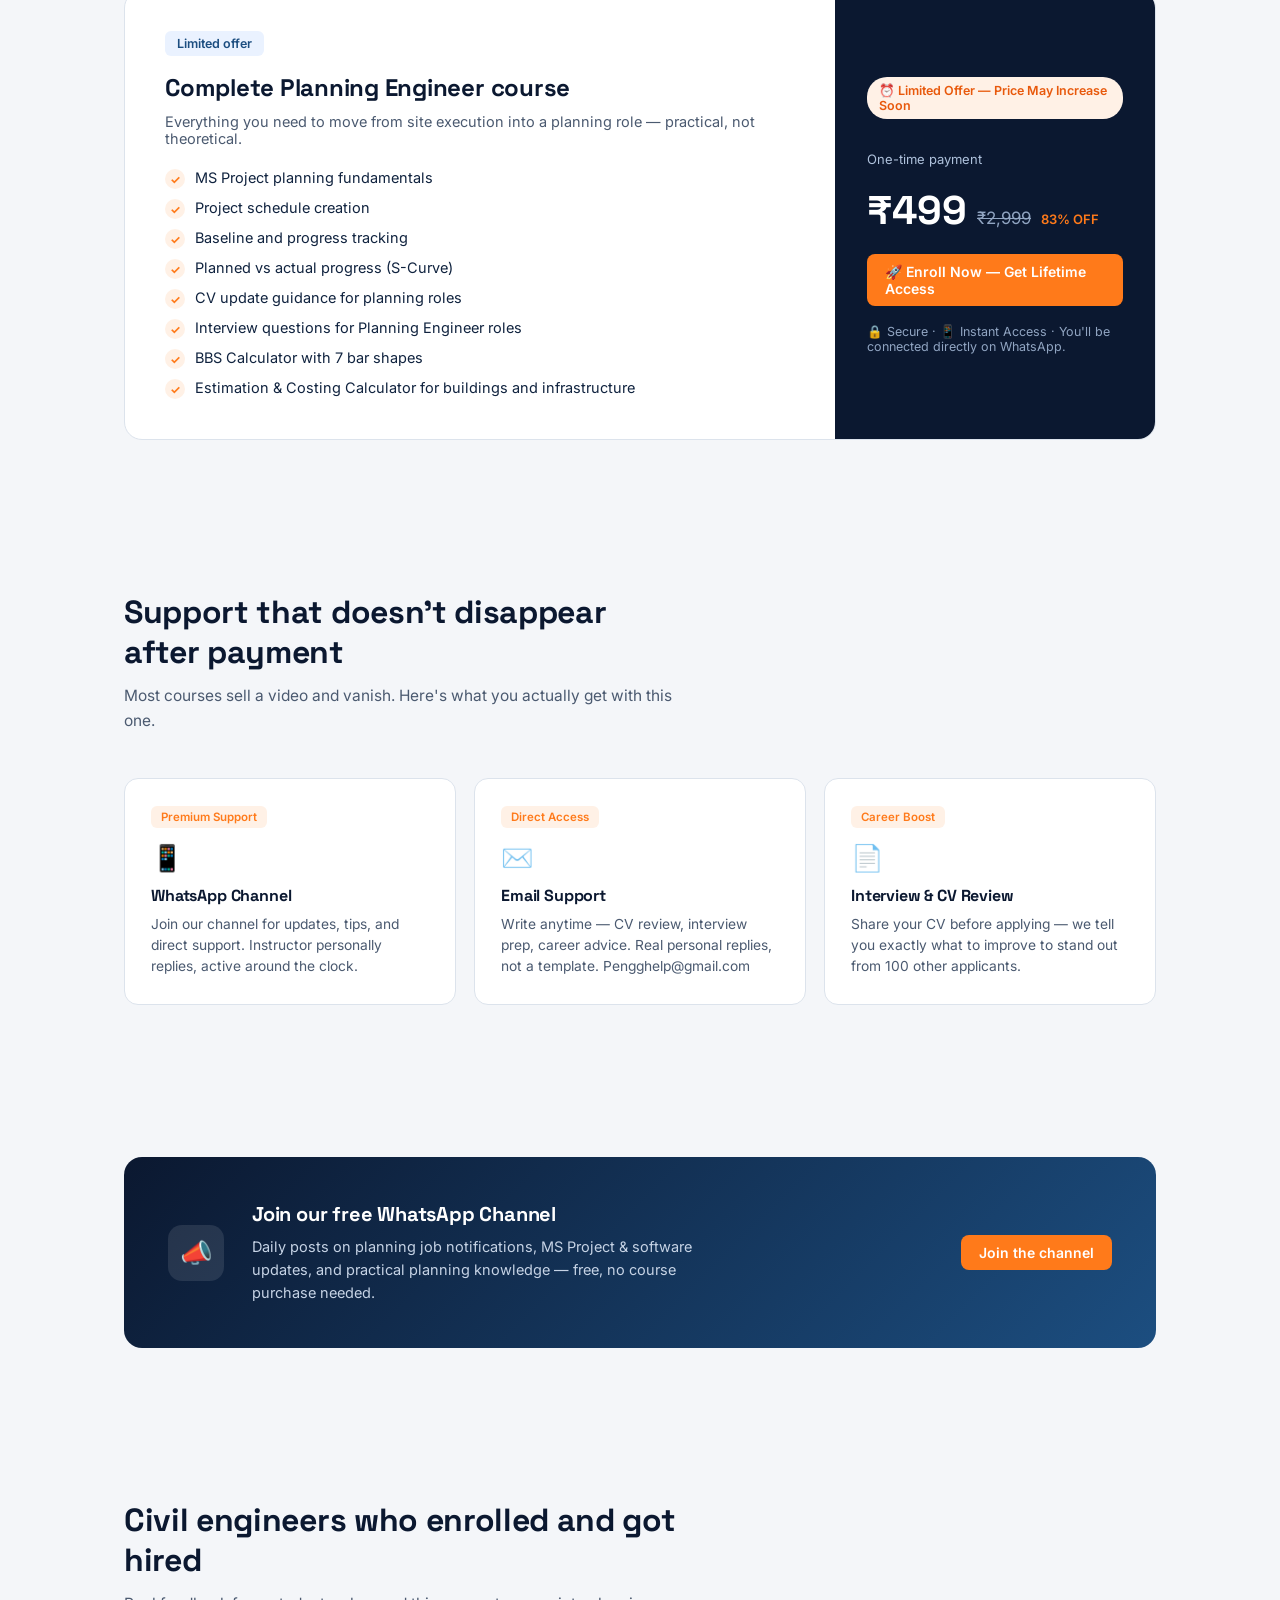
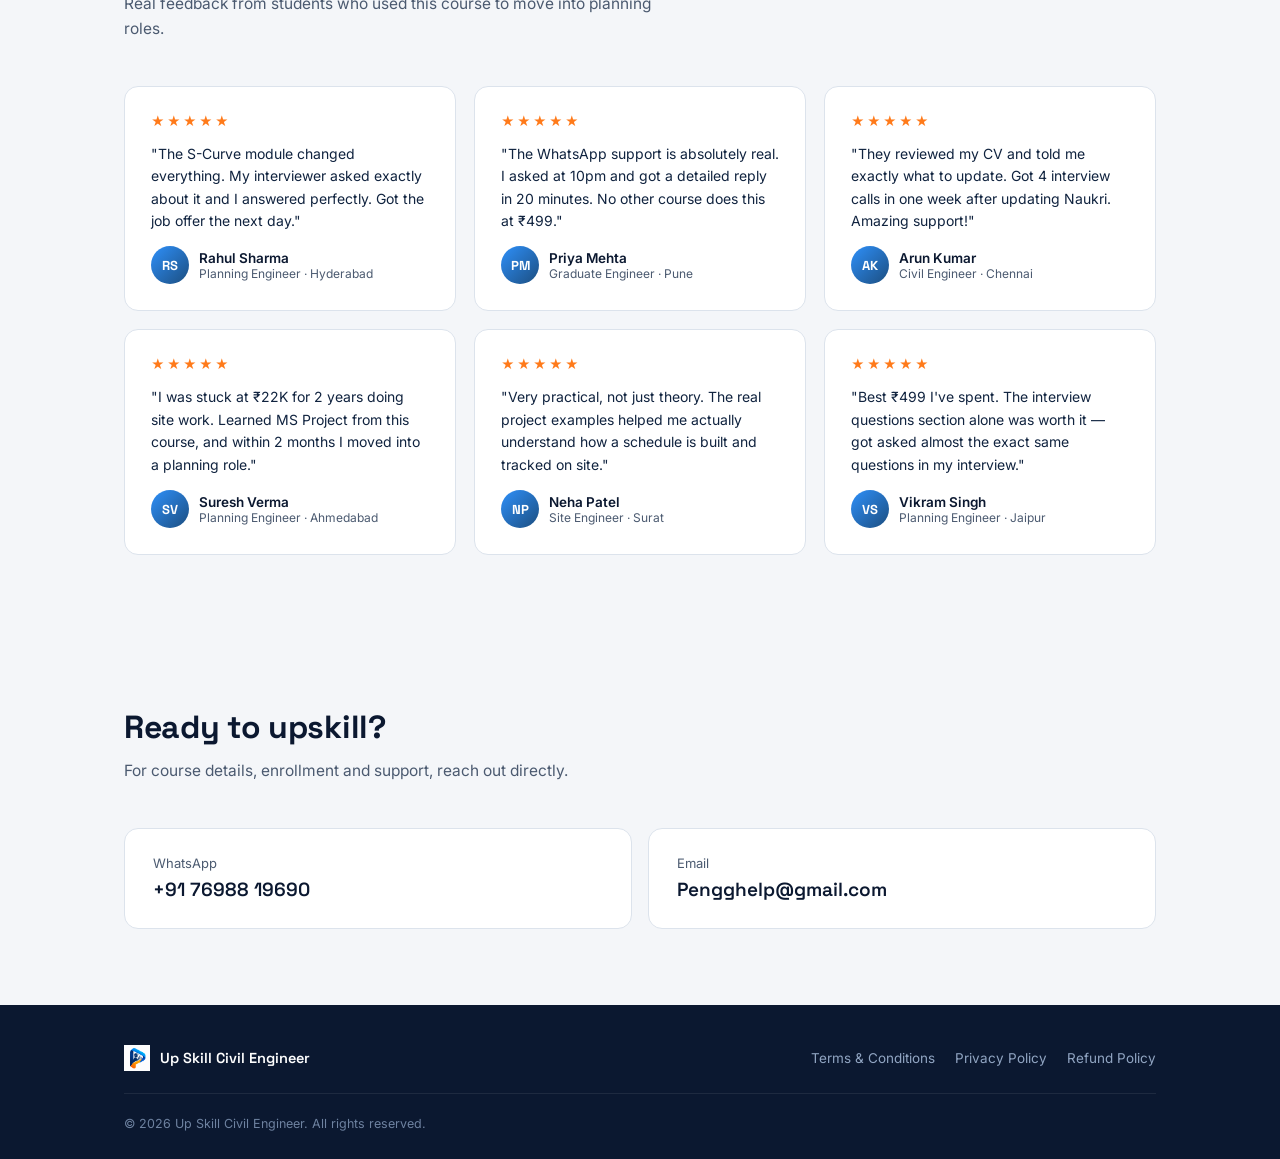
==== commit ac55eee6: "Update index.html" ====
--- a/index.html
+++ b/index.html
@@ -426,13 +426,21 @@
   <div class="stat-item"><div class="num">∞</div><div class="lbl">Lifetime Support</div></div>
 </div>
   
-<a href="planning-engineer-course.html" class="explore-btn">
-  <span class="explore-btn-text">
-    <span class="explore-btn-label">Know more about what you get</span>
-    <span class="explore-btn-sub">Full syllabus, BBS &amp; Costing Calculator details</span>
-  </span>
-  <span class="explore-btn-arrow">→</span>
-</a>
+<section>
+  <div class="wrap">
+    <div class="section-head">
+      <h2>Master MS Project &amp; Construction Planning</h2>
+      <p>Learn practical project scheduling, progress tracking and Planning Engineer skills.</p>
+    </div>
+    <a href="planning-engineer-course.html" class="explore-btn">
+      <span class="explore-btn-text">
+        <span class="explore-btn-label">Know more about what you get</span>
+        <span class="explore-btn-sub">Full syllabus, BBS &amp; Costing Calculator details</span>
+      </span>
+      <span class="explore-btn-arrow">→</span>
+    </a>
+  </div>
+</section>
   <section>
   <div class="wrap">
     <div class="section-head">
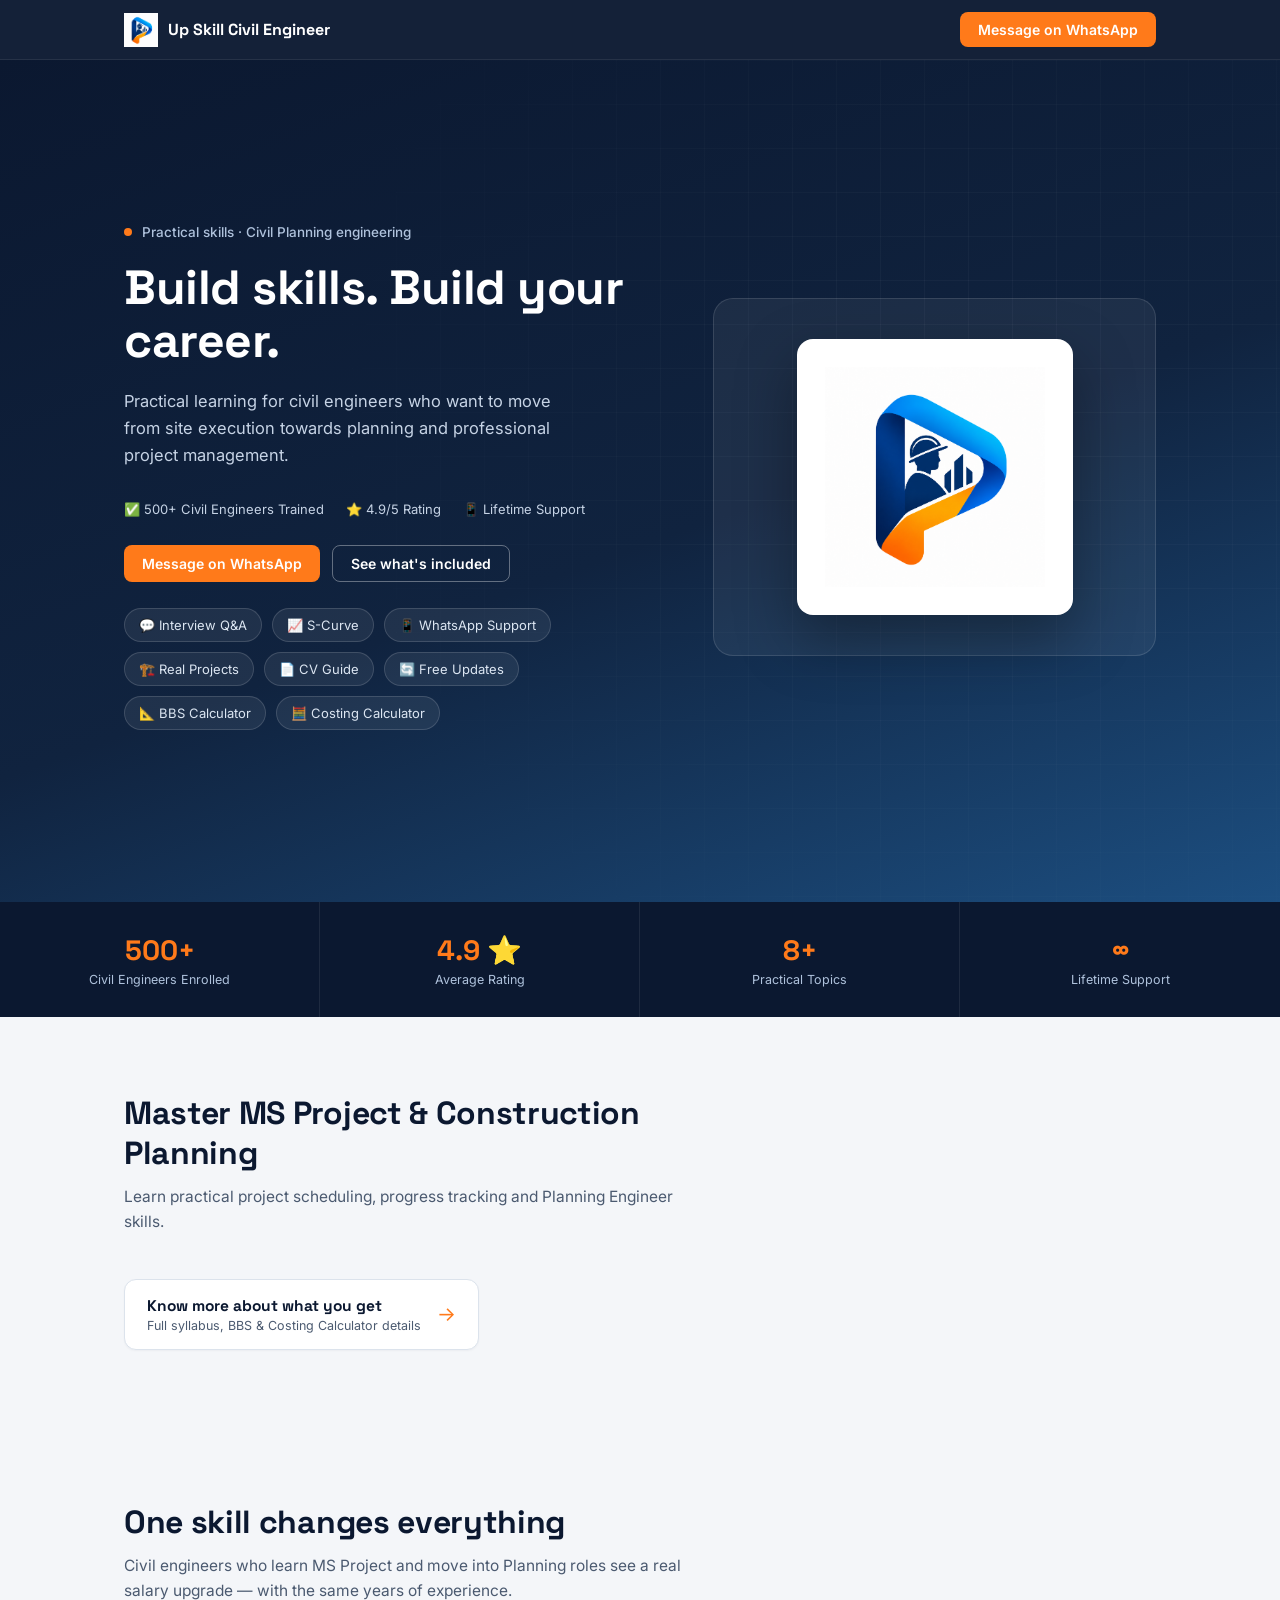
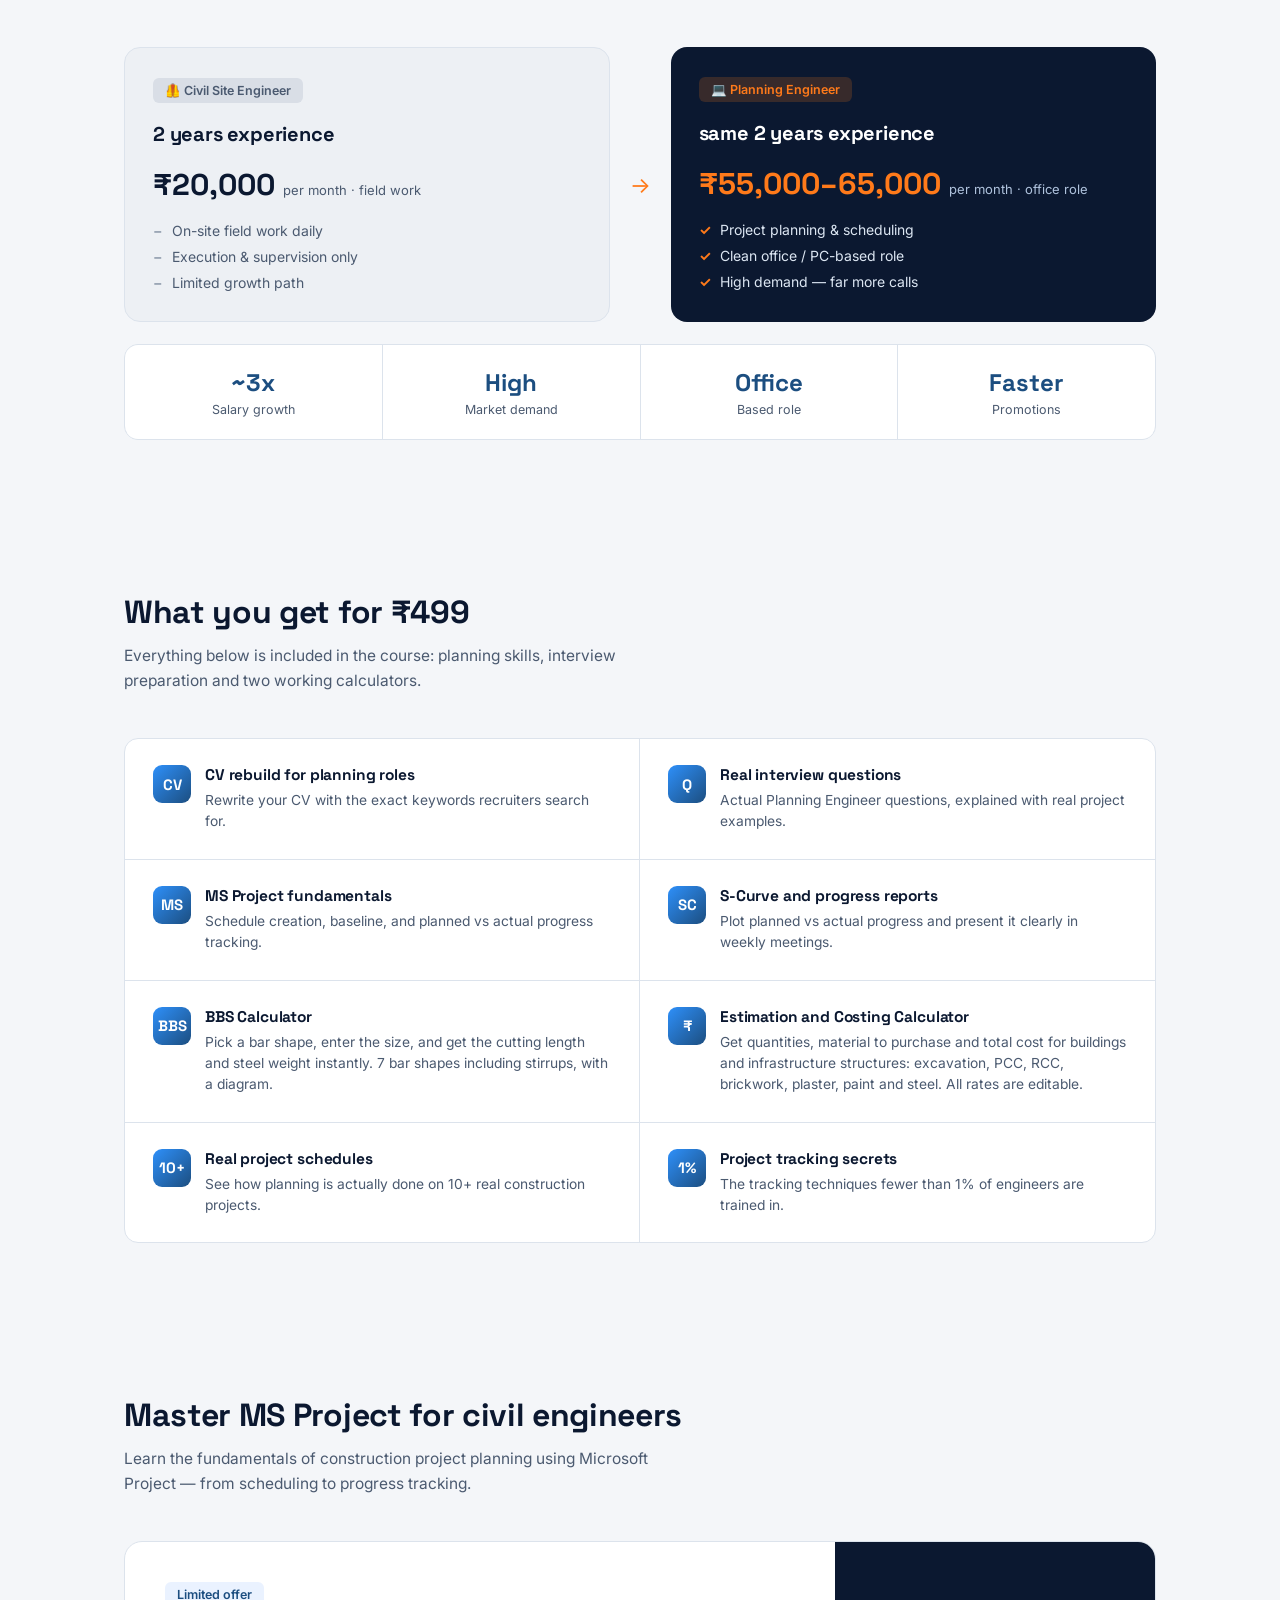
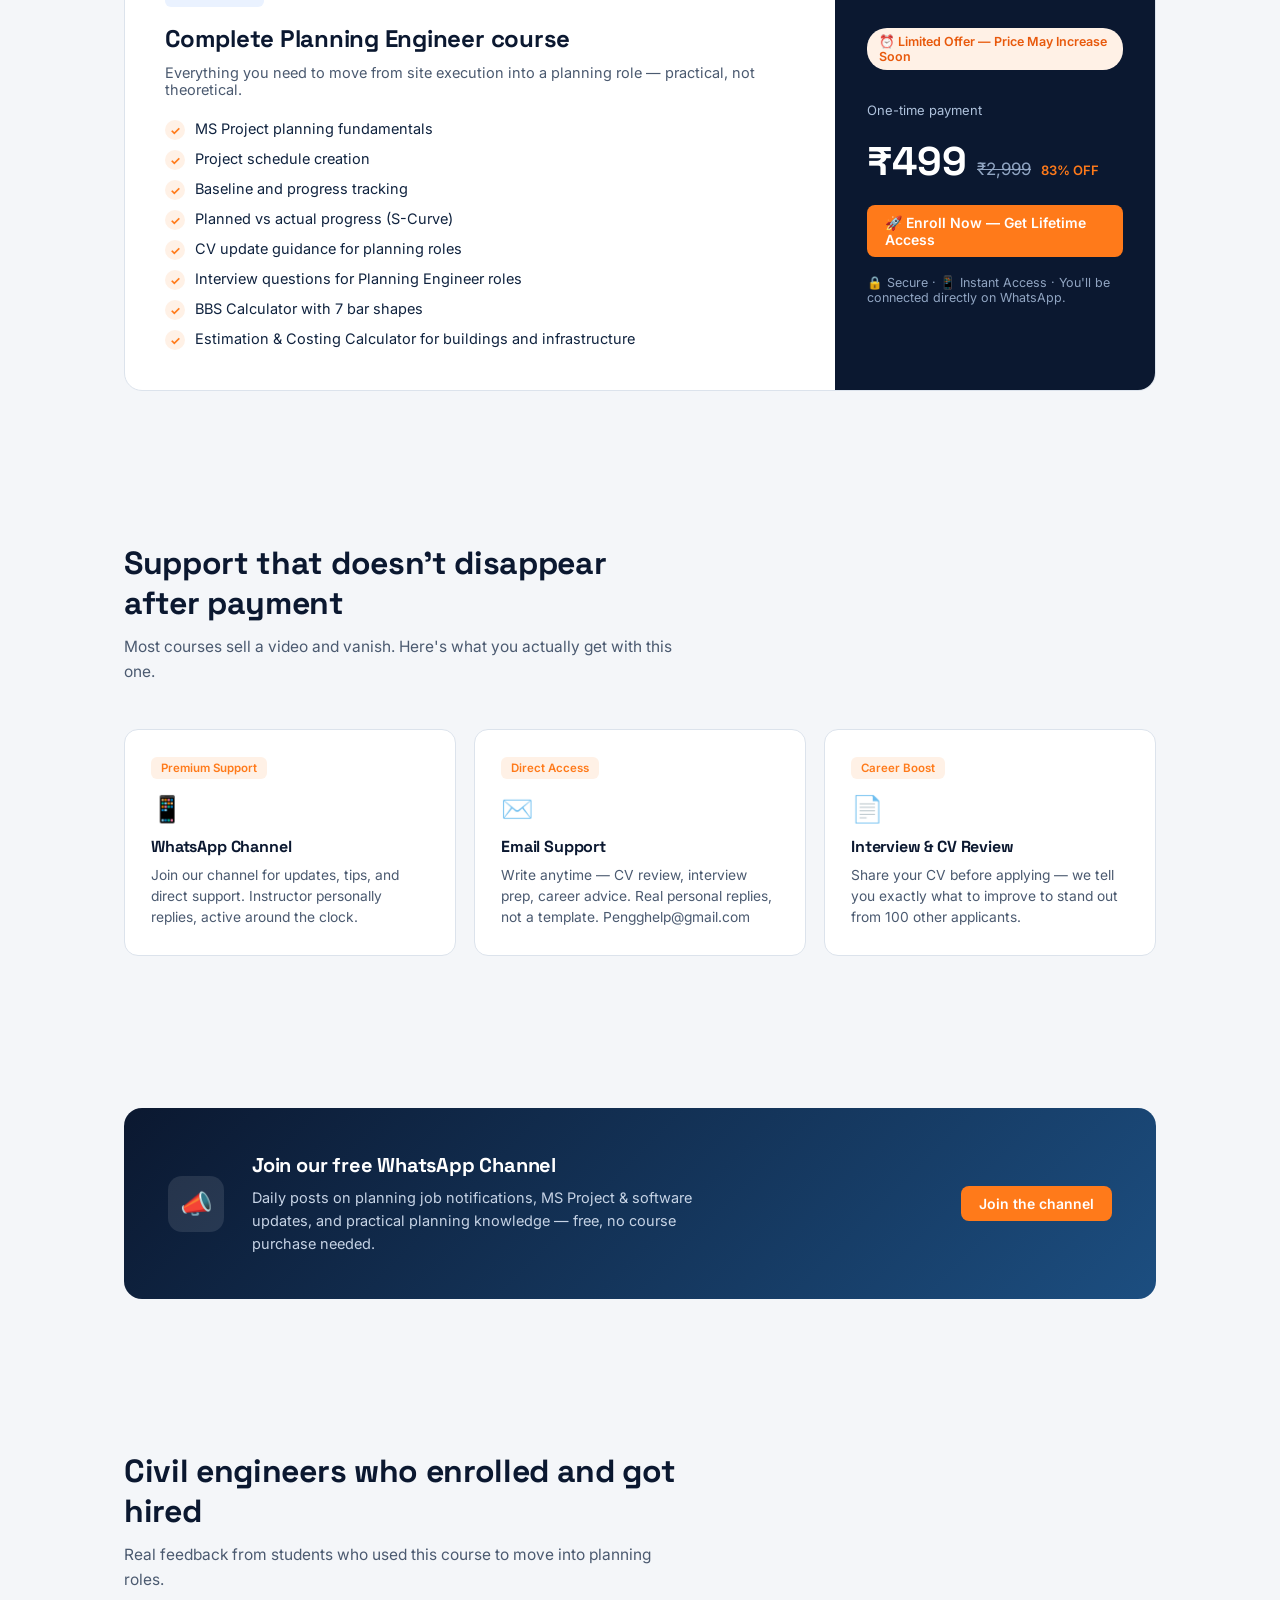
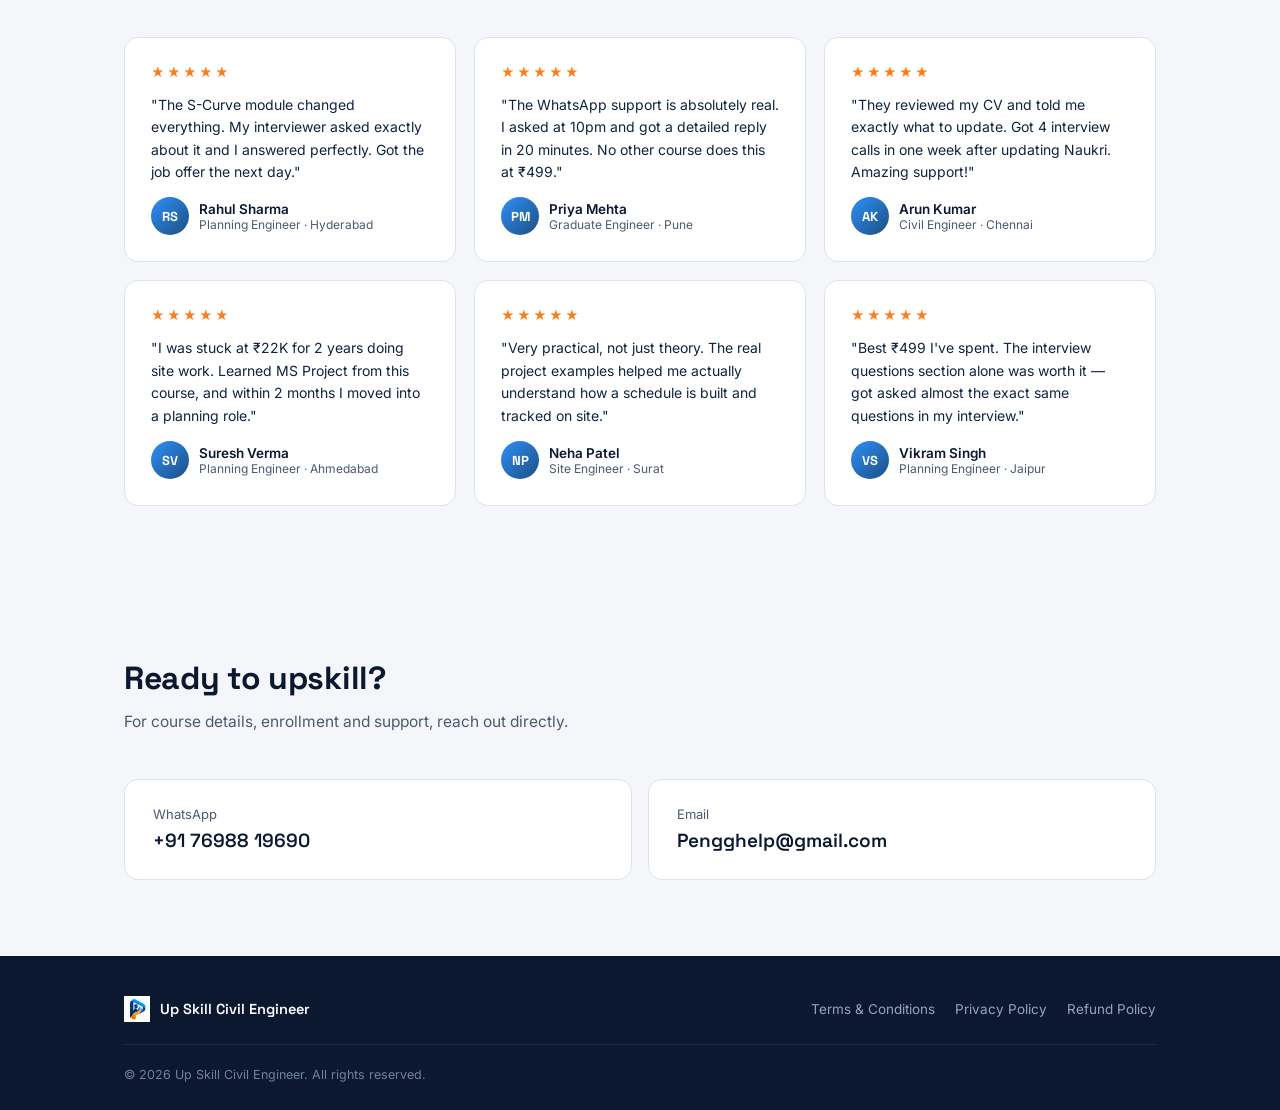
==== commit b12aba38: "Update index.html" ====
--- a/index.html
+++ b/index.html
@@ -336,7 +336,6 @@
     margin-top: 22px; padding-top: 22px; border-top: 1px solid rgba(255,255,255,0.08);
     font-size: 12.5px; color: #6E82A0;
   }
-</style>
   .explore-btn {
   display: inline-flex;
   align-items: center;
@@ -370,7 +369,8 @@
   transition: transform 0.2s ease;
 }
 .explore-btn:hover .explore-btn-arrow { transform: translateX(4px); }
-</head>
+</style>
+  </head>
 <body>
 
 <header>
